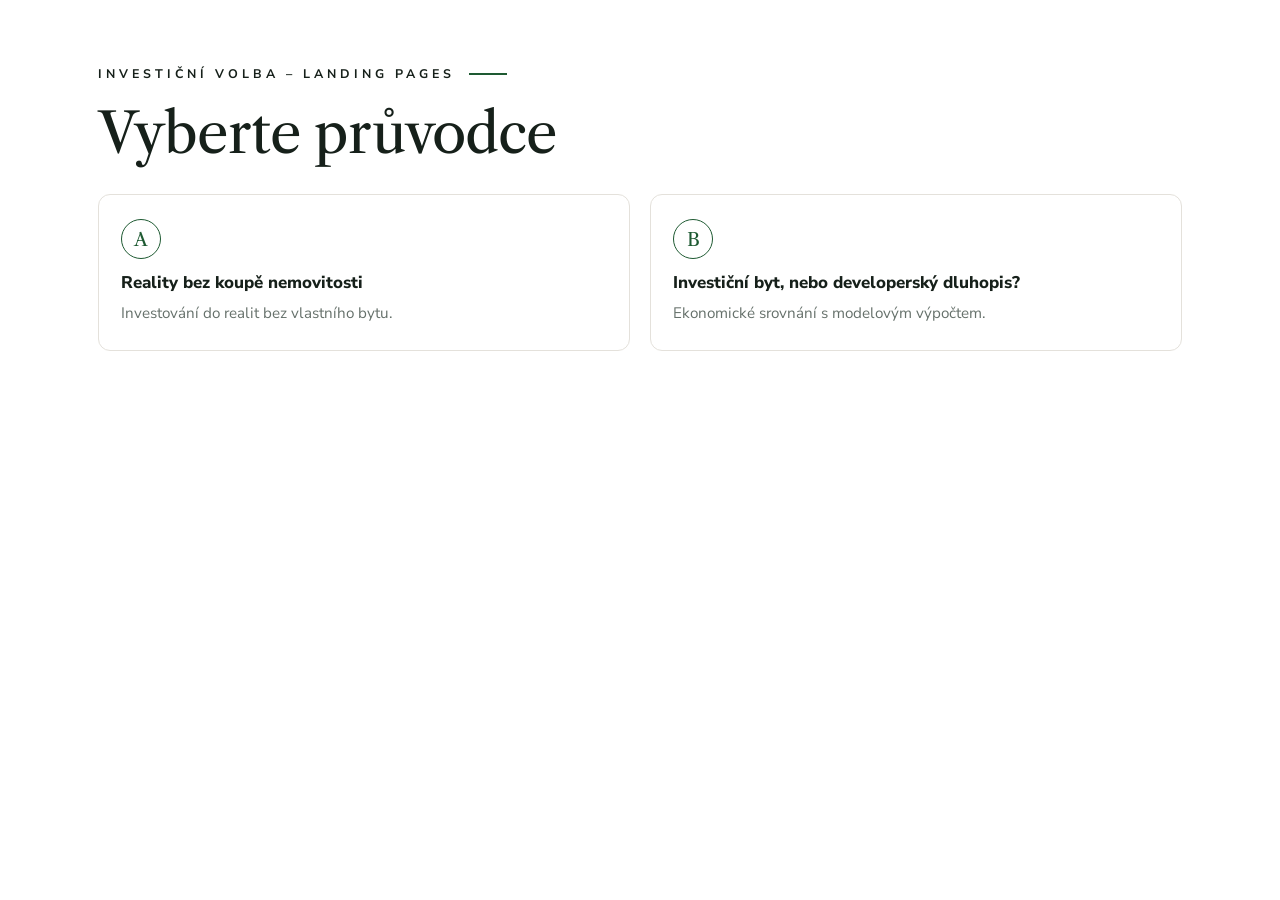
==== index.html @ 805ac39a "Investiční volba: landing page 5A a 5B s PDF za kontakt Co-Authored-By: Claude Opus 5.5 <noreply@ant" ====
<!doctype html>
<html lang="cs">
<head>
  <meta charset="utf-8">
  <meta name="viewport" content="width=device-width, initial-scale=1">
  <meta name="robots" content="noindex">
  <title>Investiční volba</title>
  <link href="https://fonts.googleapis.com/css2?family=Libre+Caslon+Text&family=Nunito+Sans:opsz,wght@6..12,400;6..12,700&display=swap" rel="stylesheet">
  <link rel="stylesheet" href="styles.css">
</head>
<body>
  <main class="section">
    <div class="wrap">
      <p class="eyebrow">Investiční volba – landing pages</p>
      <h1>Vyberte průvodce</h1>
      <div class="cards cards--3" style="grid-template-columns:repeat(auto-fit,minmax(260px,1fr))">
        <a class="card" href="reality-bez-koupe/" style="text-decoration:none"><span class="num">A</span><h3>Reality bez koupě nemovitosti</h3><p>Investování do realit bez vlastního bytu.</p></a>
        <a class="card" href="byt-vs-dluhopis/" style="text-decoration:none"><span class="num">B</span><h3>Investiční byt, nebo developerský dluhopis?</h3><p>Ekonomické srovnání s modelovým výpočtem.</p></a>
      </div>
    </div>
  </main>
</body>
</html>
---- styles.css ----
:root {
  --ink: #16201a;
  --text: #34403a;
  --muted: #66716b;
  --bg: #ffffff;
  --cream: #f7f5f1;
  --card: #f3f0eb;
  --line: #e4e1db;
  --green: #1e5a32;
  --green-dark: #154426;
  --green-soft: #eef4ef;
  --err: #b3261e;
  --serif: "Libre Caslon Text", Georgia, serif;
  --sans: "Nunito Sans", system-ui, -apple-system, sans-serif;
}

* { box-sizing: border-box; }
html { scroll-behavior: smooth; }
body { margin: 0; font-family: var(--sans); color: var(--text); background: var(--bg); line-height: 1.6; font-size: 16.5px; }
h1, h2, h3 { color: var(--ink); line-height: 1.15; margin: 0 0 .5em; }
h1, h2 { font-family: var(--serif); font-weight: 400; letter-spacing: -.015em; }
h1 { font-size: clamp(2.2rem, 4.6vw, 3.5rem); }
h2 { font-size: clamp(1.6rem, 2.8vw, 2.15rem); }
h3 { font-size: 1.06rem; font-weight: 800; }
p { margin: 0 0 1em; }
.wrap { max-width: 1140px; margin: 0 auto; padding: 0 28px; }

.eyebrow {
  display: flex; align-items: center; gap: 14px; margin: 0 0 18px;
  font-size: .78rem; font-weight: 700; letter-spacing: .32em; text-transform: uppercase; color: var(--ink);
}
.eyebrow::after { content: ""; width: 38px; height: 1.5px; background: var(--green); }
.eyebrow--under { flex-direction: column; align-items: flex-start; gap: 16px; }

.icon { width: 20px; height: 20px; flex: none; stroke: currentColor; fill: none; stroke-width: 1.7; stroke-linecap: round; stroke-linejoin: round; }

/* Buttons */
.btn {
  display: inline-flex; align-items: center; justify-content: center; gap: 12px;
  background: var(--green); color: #fff; text-decoration: none; font: inherit; font-weight: 700; font-size: 1.05rem;
  padding: 14px 30px; border: 1.5px solid var(--green); border-radius: 8px; cursor: pointer; transition: background .15s;
}
.btn:hover { background: var(--green-dark); }
.btn--outline { background: transparent; color: var(--green); padding: 9px 18px; font-size: .95rem; }
.btn--outline:hover { background: var(--green); color: #fff; }
.btn--full { width: 100%; }
.btn:disabled { opacity: .7; cursor: default; }

/* Header */
.topbar { position: sticky; top: 0; z-index: 20; background: rgba(255,255,255,.95); backdrop-filter: blur(8px); border-bottom: 1px solid var(--line); }
.topbar .wrap { display: flex; align-items: center; justify-content: space-between; height: 72px; }
.logo { display: flex; align-items: center; gap: 12px; text-decoration: none; color: var(--ink); font-family: var(--serif); font-size: 1.35rem; letter-spacing: .02em; }
.logo__mark { display: flex; align-items: flex-end; gap: 3px; height: 26px; }
.logo__mark i { width: 6px; background: var(--green); border-radius: 1px; }
.logo__mark i:nth-child(1) { height: 45%; background: #3f8a52; }
.logo__mark i:nth-child(2) { height: 70%; }
.logo__mark i:nth-child(3) { height: 100%; }

/* Hero */
.hero { position: relative; overflow: hidden; background: linear-gradient(180deg, #fbfaf8, #f4f2ee); }
.hero__img {
  position: absolute; top: 0; right: 0; bottom: 0; width: 56%; background: right center / cover no-repeat;
  -webkit-mask-image: linear-gradient(to right, transparent 0%, #000 42%);
          mask-image: linear-gradient(to right, transparent 0%, #000 42%);
}
.hero .wrap { position: relative; z-index: 1; padding-top: 64px; padding-bottom: 64px; }
.hero__text { max-width: 560px; }
.hero .sub { font-size: 1.2rem; color: var(--ink); margin-bottom: .9em; }
.hero p { color: var(--text); }
.hero .btn { margin-top: 10px; }

/* Feature strip */
.strip { border-bottom: 1px solid var(--line); }
.strip .wrap { display: grid; grid-template-columns: repeat(4, 1fr); padding-top: 26px; padding-bottom: 26px; }
.strip__item { display: flex; align-items: center; gap: 16px; padding: 4px 22px; border-left: 1px solid var(--line); }
.strip__item:first-child { border-left: 0; padding-left: 0; }
.strip__item .icon { width: 34px; height: 34px; color: var(--green); stroke-width: 1.4; }
.strip__item strong { display: block; color: var(--ink); font-weight: 800; font-size: .97rem; line-height: 1.3; }
.strip__item span { font-size: .9rem; color: var(--muted); line-height: 1.3; }

/* Content sections */
.section { padding: 64px 0; }
.section--cream { background: var(--cream); }
.section .lead-text { max-width: 860px; font-size: 1.05rem; }

.cards { display: grid; gap: 20px; margin-top: 28px; }
.cards--3 { grid-template-columns: repeat(3, 1fr); }
.cards--4 { grid-template-columns: repeat(4, 1fr); }
.card { background: #fff; border: 1px solid var(--line); border-radius: 12px; padding: 24px 22px; }
.section--cream .card { border-color: transparent; box-shadow: 0 6px 20px rgba(30,40,30,.05); }
.num {
  display: grid; place-items: center; width: 40px; height: 40px; margin-bottom: 14px; border-radius: 50%;
  border: 1.5px solid var(--green); color: var(--green); font-family: var(--serif); font-size: 1.15rem;
}
.card p { font-size: .95rem; color: var(--muted); margin: 0; }

.cols { display: grid; grid-template-columns: 1fr 1fr; gap: 56px; align-items: start; }

/* Example table (5B) */
.table-card { background: var(--card); border-radius: 14px; padding: 8px 24px; }
.table { width: 100%; border-collapse: collapse; font-size: .98rem; }
.table th, .table td { padding: 11px 0; border-bottom: 1px solid #ddd8d0; text-align: left; }
.table th { font-weight: 600; color: var(--text); }
.table td { text-align: right; font-weight: 800; color: var(--ink); white-space: nowrap; }
.table tr:last-child th, .table tr:last-child td { border-bottom: 0; }

.result {
  display: grid; grid-template-columns: auto 1fr; gap: 28px; align-items: center; margin-top: 36px;
  background: var(--green-soft); border-left: 3px solid var(--green); border-radius: 0 12px 12px 0; padding: 22px 28px;
}
.result__label { font-size: .78rem; font-weight: 700; letter-spacing: .22em; text-transform: uppercase; color: var(--green); display: block; }
.result__value { font-family: var(--serif); font-size: 2rem; color: var(--green-dark); white-space: nowrap; }
.result p { margin: 0; font-size: .96rem; }
.note { font-style: italic; font-size: .86rem; color: var(--muted); margin: 12px 0 0; }

/* Guide + form */
.guide { background: linear-gradient(180deg, #faf9f6, #f4f2ee); padding: 72px 0; }
.guide .wrap { display: grid; grid-template-columns: 290px 1fr 420px; gap: 44px; align-items: center; }
.book { perspective: 1400px; }
.book__cover {
  position: relative; aspect-ratio: 3 / 4.1; border-radius: 4px 12px 12px 4px; overflow: hidden;
  background: #f6f4ef; transform: rotateY(14deg) rotateZ(-3deg);
  box-shadow: inset 8px 0 0 rgba(0,0,0,.06), 22px 26px 44px rgba(30,40,30,.22), 2px 2px 0 #e7e3dc;
  display: flex; flex-direction: column; padding: 22px 22px 0;
}
.book__brand { display: flex; align-items: center; gap: 8px; font-family: var(--serif); font-size: .72rem; line-height: 1.1; color: var(--ink); text-transform: uppercase; }
.book__brand .logo__mark { height: 18px; }
.book__brand .logo__mark i { width: 4px; }
.book__title { font-family: var(--serif); font-size: 1.45rem; line-height: 1.15; color: var(--ink); margin: 26px 0 0; }
.book__img { margin: auto -22px 0; height: 52%; background: 80% center / cover no-repeat; }

.checks { list-style: none; padding: 0; margin: 22px 0 0; }
.checks li { position: relative; padding-left: 32px; margin-bottom: 12px; color: var(--ink); font-weight: 600; }
.checks li::before { content: ""; position: absolute; left: 2px; top: .3em; width: 14px; height: 8px; border-left: 2px solid var(--green); border-bottom: 2px solid var(--green); transform: rotate(-45deg); }

.form-card { background: var(--card); border-radius: 16px; padding: 30px 32px 26px; }
.form-card h2 { margin-bottom: .35em; }
.form-card > p { font-size: .95rem; color: var(--muted); }
.field { position: relative; margin-bottom: 12px; }
.field .icon { position: absolute; left: 16px; top: 15px; color: #555f59; width: 19px; height: 19px; }
.field input, .field select {
  width: 100%; font: inherit; font-size: .96rem; color: var(--ink); background: #fff;
  border: 1px solid #d6d1c9; border-radius: 8px; padding: 13px 14px 13px 48px; min-height: 50px;
}
.field select { appearance: none; -webkit-appearance: none; padding-right: 40px; color: var(--ink);
  background: #fff url("data:image/svg+xml,%3Csvg xmlns='http://www.w3.org/2000/svg' viewBox='0 0 12 8'%3E%3Cpath d='M1 1.5l5 5 5-5' fill='none' stroke='%23444' stroke-width='1.6'/%3E%3C/svg%3E") right 16px center / 11px no-repeat; }
.field select:invalid { color: #7a837e; }
.field input::placeholder { color: #7a837e; }
.field input:focus, .field select:focus { outline: 3px solid rgba(30,90,50,.15); border-color: var(--green); }
.field.invalid input { border-color: var(--err); }
.err { display: none; color: var(--err); font-size: .8rem; margin: 4px 0 0 4px; }
.field.invalid .err { display: block; }
.form-card .btn { margin-top: 6px; }
.secure { display: flex; gap: 8px; align-items: flex-start; font-size: .78rem; color: var(--muted); margin: 14px 0 0; }
.secure .icon { width: 14px; height: 14px; margin-top: 2px; }
.thanks { text-align: center; padding: 10px 0; }
.thanks h2 { color: var(--green-dark); }

.footer { border-top: 1px solid var(--line); padding: 26px 0 34px; font-size: .84rem; color: var(--muted); }
.footer .wrap { display: flex; justify-content: space-between; gap: 20px; flex-wrap: wrap; }
.footer p { margin: 0; max-width: 760px; }

/* Responsive */
@media (max-width: 1040px) {
  .guide .wrap { grid-template-columns: 220px 1fr; }
  .form-card { grid-column: 1 / -1; }
}
@media (max-width: 860px) {
  .wrap { padding: 0 20px; }
  .hero { display: flex; flex-direction: column-reverse; }
  .hero__img { position: relative; width: 100%; height: 240px; -webkit-mask-image: linear-gradient(to bottom, transparent, #000 35%); mask-image: linear-gradient(to bottom, transparent, #000 35%); }
  .hero .wrap { padding-top: 36px; padding-bottom: 8px; }
  .strip .wrap { grid-template-columns: 1fr 1fr; gap: 18px 0; }
  .strip__item:nth-child(3) { border-left: 0; padding-left: 0; }
  .cards--3, .cards--4 { grid-template-columns: 1fr 1fr; }
  .cols { grid-template-columns: 1fr; gap: 32px; }
  .section, .guide { padding: 48px 0; }
}
@media (max-width: 600px) {
  .topbar .btn--outline { display: none; }
  .strip .wrap { grid-template-columns: 1fr; }
  .strip__item { border-left: 0; padding-left: 0; }
  .cards--3, .cards--4 { grid-template-columns: 1fr; }
  .guide .wrap { grid-template-columns: 1fr; }
  .book { max-width: 200px; margin: 0 auto; }
  .result { grid-template-columns: 1fr; gap: 10px; }
  .form-card { padding: 24px 18px; }
  .btn { width: 100%; }
}
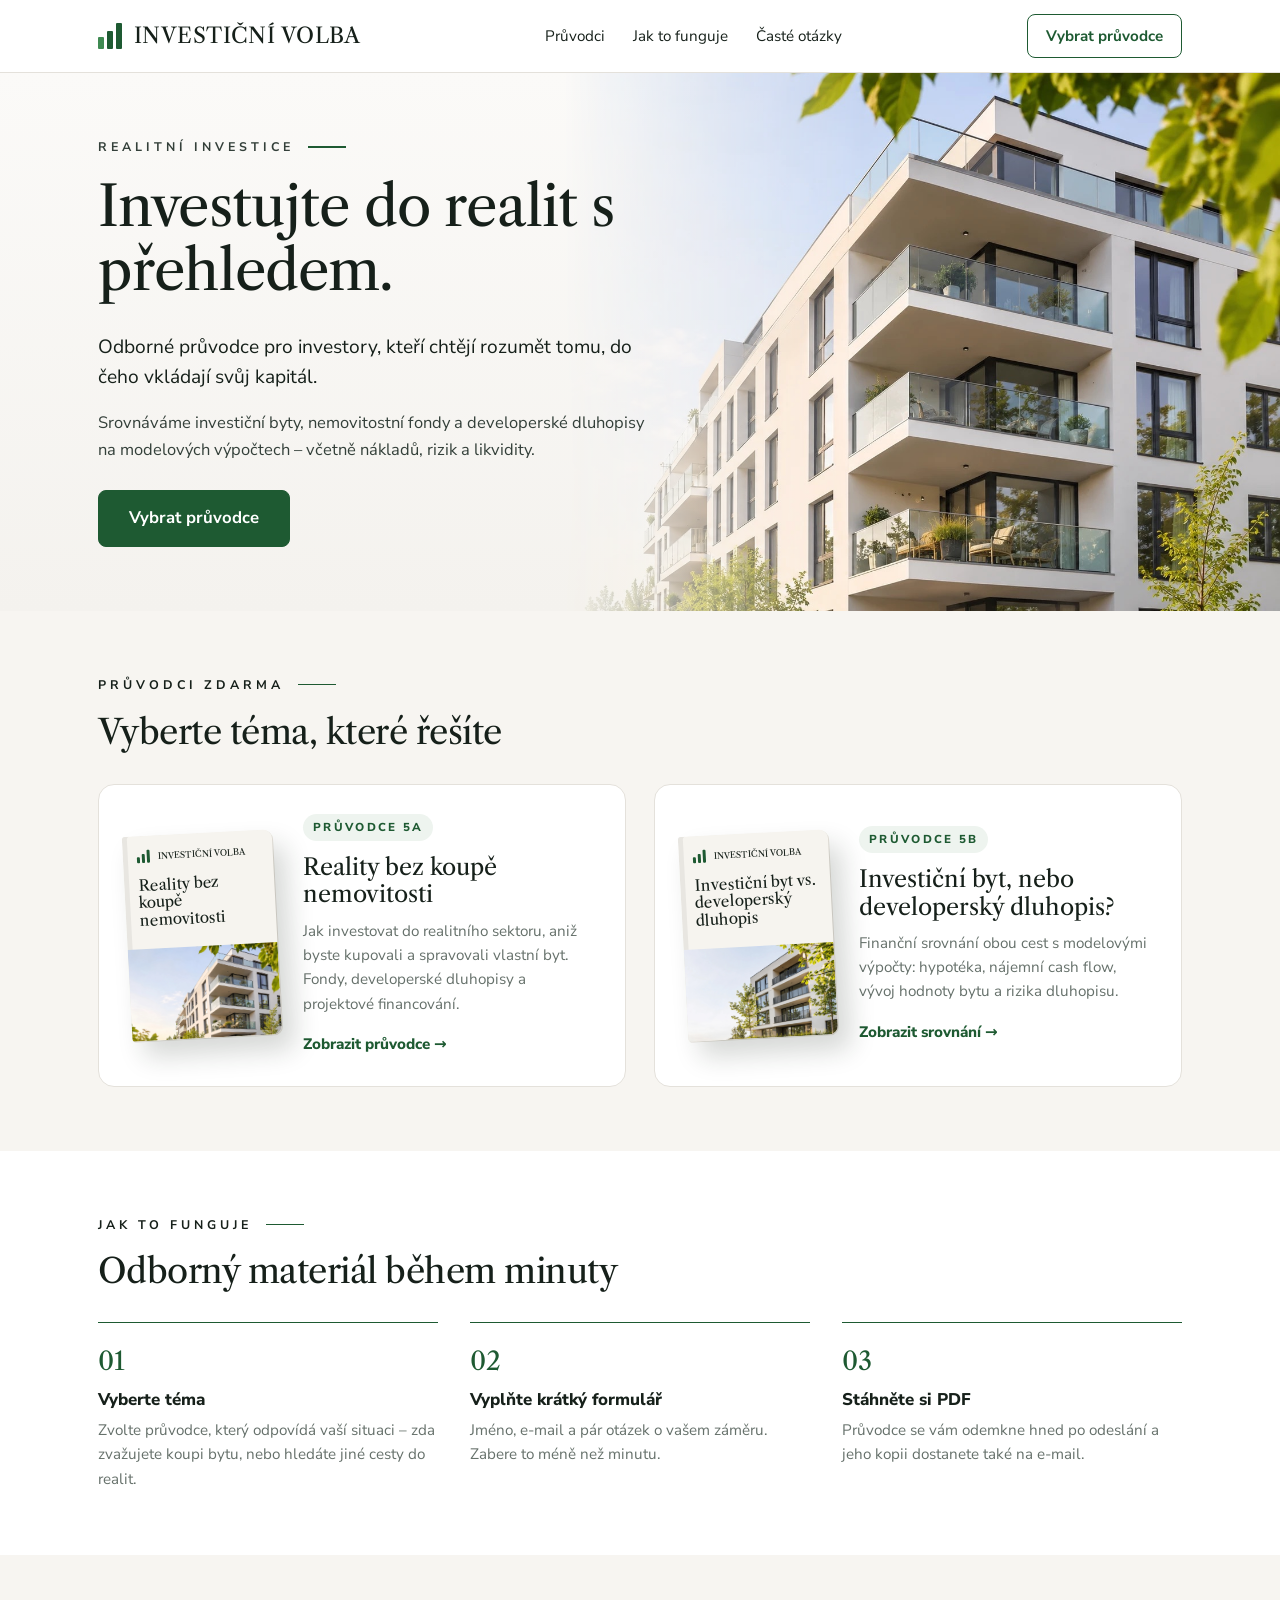
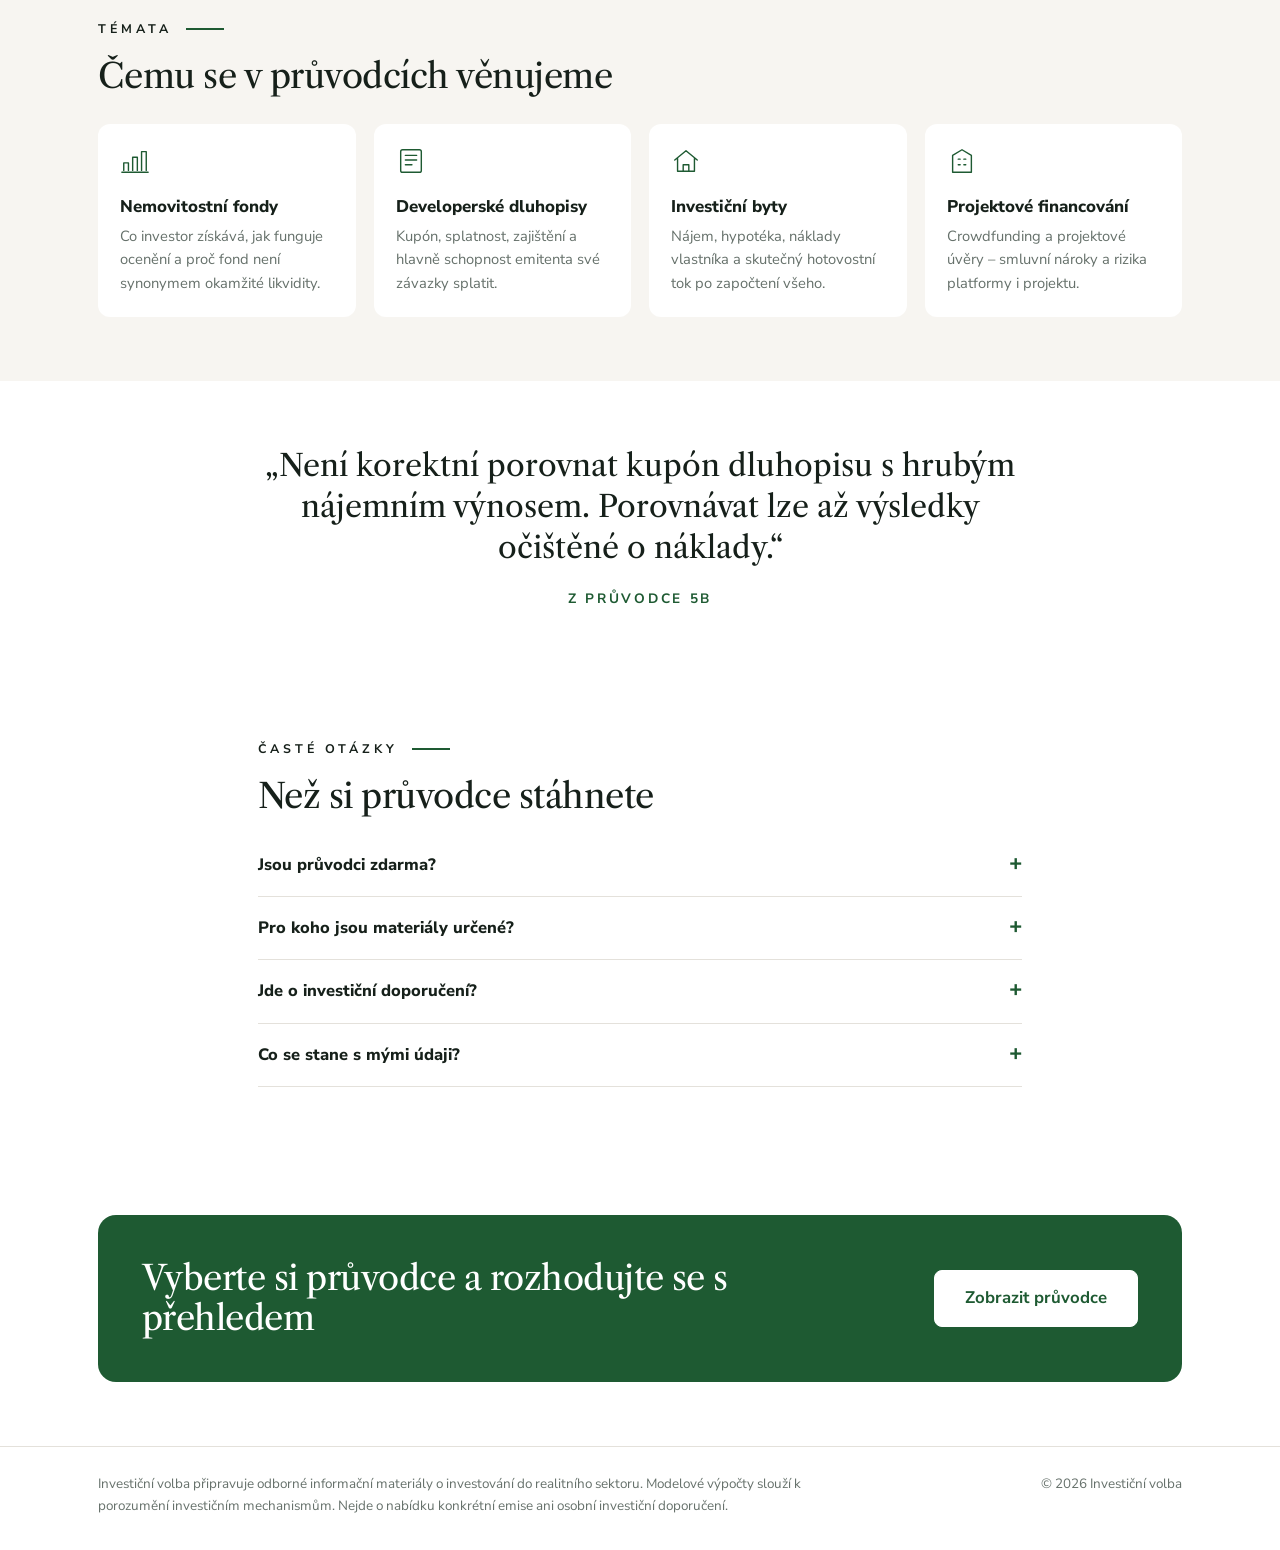
==== commit c3730461: "Úvodní stránka: plnohodnotný web kolem obou průvodců (návrh A) Co-Authored-By: Claude Opus 5.5 <nore" ====
--- a/index.html
+++ b/index.html
@@ -1,23 +1,89 @@
 <!doctype html>
 <html lang="cs">
 <head>
-  <meta charset="utf-8">
-  <meta name="viewport" content="width=device-width, initial-scale=1">
-  <meta name="robots" content="noindex">
-  <title>Investiční volba</title>
-  <link href="https://fonts.googleapis.com/css2?family=Libre+Caslon+Text&family=Nunito+Sans:opsz,wght@6..12,400;6..12,700&display=swap" rel="stylesheet">
-  <link rel="stylesheet" href="styles.css">
+<meta charset="utf-8">
+<meta name="viewport" content="width=device-width, initial-scale=1">
+<title>Investiční volba – průvodci investováním do realit</title>
+<meta name="description" content="Odborné průvodce pro investory do realit zdarma: reality bez koupě nemovitosti a srovnání investičního bytu s developerským dluhopisem.">
+<link href="https://fonts.googleapis.com/css2?family=Libre+Caslon+Text:wght@400;700&family=Nunito+Sans:opsz,wght@6..12,400;6..12,600;6..12,700;6..12,800&display=swap" rel="stylesheet">
+<link rel="stylesheet" href="styles.css">
+<link rel="stylesheet" href="uvod.css?v=1">
+<script src="crm.js?v=1" defer></script>
 </head>
 <body>
-  <main class="section">
-    <div class="wrap">
-      <p class="eyebrow">Investiční volba – landing pages</p>
-      <h1>Vyberte průvodce</h1>
-      <div class="cards cards--3" style="grid-template-columns:repeat(auto-fit,minmax(260px,1fr))">
-        <a class="card" href="reality-bez-koupe/" style="text-decoration:none"><span class="num">A</span><h3>Reality bez koupě nemovitosti</h3><p>Investování do realit bez vlastního bytu.</p></a>
-        <a class="card" href="byt-vs-dluhopis/" style="text-decoration:none"><span class="num">B</span><h3>Investiční byt, nebo developerský dluhopis?</h3><p>Ekonomické srovnání s modelovým výpočtem.</p></a>
-      </div>
-    </div>
-  </main>
+<header class="topbar">
+  <div class="wrap">
+    <a href="#" class="logo"><span class="logo__mark"><i></i><i></i><i></i></span>INVESTIČNÍ VOLBA</a>
+    <nav class="nav"><a href="#pruvodci">Průvodci</a><a href="#jak">Jak to funguje</a><a href="#otazky">Časté otázky</a></nav>
+    <a href="#pruvodci" class="btn btn--outline">Vybrat průvodce</a>
+  </div>
+</header>
+<main>
+<section class="hero">
+  <div class="hero__img" style="background-image:url(assets/hero-5a.jpg)" role="img" aria-label="Moderní bytový dům"></div>
+  <div class="wrap"><div class="hero__text">
+    <p class="eyebrow">Realitní investice</p>
+    <h1>Investujte do realit s přehledem.</h1>
+    <p class="sub">Odborné průvodce pro investory, kteří chtějí rozumět tomu, do čeho vkládají svůj kapitál.</p>
+    <p class="hide-mobile">Srovnáváme investiční byty, nemovitostní fondy a developerské dluhopisy na modelových výpočtech – včetně nákladů, rizik a likvidity.</p>
+    <a href="#pruvodci" class="btn">Vybrat průvodce</a>
+  </div></div>
+</section>
+<section class="section section--cream" id="pruvodci"><div class="wrap">
+  <p class="eyebrow">Průvodci zdarma</p>
+  <h2>Vyberte téma, které řešíte</h2>
+  <div class="guides">
+  <a class="guide-card" href="reality-bez-koupe/">
+    <span class="mini-book"><span class="book__brand" style="font-size:.55rem"><span class="logo__mark"><i></i><i></i><i></i></span>Investiční volba</span><b>Reality bez koupě nemovitosti</b><i style="background-image:url(assets/hero-5a.jpg)"></i></span>
+    <div><span class="tag">Průvodce 5A</span><h3>Reality bez koupě nemovitosti</h3><p>Jak investovat do realitního sektoru, aniž byste kupovali a spravovali vlastní byt. Fondy, developerské dluhopisy a projektové financování.</p><span class="more">Zobrazit průvodce →</span></div>
+  </a>
+  <a class="guide-card" href="byt-vs-dluhopis/">
+    <span class="mini-book"><span class="book__brand" style="font-size:.55rem"><span class="logo__mark"><i></i><i></i><i></i></span>Investiční volba</span><b>Investiční byt vs. developerský dluhopis</b><i style="background-image:url(assets/hero-5b.jpg)"></i></span>
+    <div><span class="tag">Průvodce 5B</span><h3>Investiční byt, nebo developerský dluhopis?</h3><p>Finanční srovnání obou cest s modelovými výpočty: hypotéka, nájemní cash flow, vývoj hodnoty bytu a rizika dluhopisu.</p><span class="more">Zobrazit srovnání →</span></div>
+  </a>
+</div>
+</div></section>
+<section class="section" id="jak"><div class="wrap">
+  <p class="eyebrow">Jak to funguje</p>
+  <h2>Odborný materiál během minuty</h2>
+  <div class="steps">
+    <div class="step"><h3>Vyberte téma</h3><p>Zvolte průvodce, který odpovídá vaší situaci – zda zvažujete koupi bytu, nebo hledáte jiné cesty do realit.</p></div>
+    <div class="step"><h3>Vyplňte krátký formulář</h3><p>Jméno, e-mail a pár otázek o vašem záměru. Zabere to méně než minutu.</p></div>
+    <div class="step"><h3>Stáhněte si PDF</h3><p>Průvodce se vám odemkne hned po odeslání a jeho kopii dostanete také na e-mail.</p></div>
+  </div>
+</div></section>
+<section class="section section--cream"><div class="wrap">
+  <p class="eyebrow">Témata</p>
+  <h2>Čemu se v průvodcích věnujeme</h2>
+  <div class="topics">
+    <div class="topic"><svg class="icon" viewBox="0 0 32 32"><path d="M4 26V18h5v8M13.5 26V12h5v14M23 26V6h5v20M2 28h28"/></svg><h3>Nemovitostní fondy</h3><p>Co investor získává, jak funguje ocenění a proč fond není synonymem okamžité likvidity.</p></div>
+    <div class="topic"><svg class="icon" viewBox="0 0 32 32"><rect x="5" y="4" width="22" height="24" rx="2"/><path d="M10 10h12M10 15h12M10 20h7"/></svg><h3>Developerské dluhopisy</h3><p>Kupón, splatnost, zajištění a hlavně schopnost emitenta své závazky splatit.</p></div>
+    <div class="topic"><svg class="icon" viewBox="0 0 32 32"><path d="M4 15L16 5l12 10M7 13v14h18V13M13 27v-7h6v7"/></svg><h3>Investiční byty</h3><p>Nájem, hypotéka, náklady vlastníka a skutečný hotovostní tok po započtení všeho.</p></div>
+    <div class="topic"><svg class="icon" viewBox="0 0 32 32"><path d="M6 28V10l10-6 10 6v18M6 28h20M12 14h2M18 14h2M12 20h2M18 20h2"/></svg><h3>Projektové financování</h3><p>Crowdfunding a projektové úvěry – smluvní nároky a rizika platformy i projektu.</p></div>
+  </div>
+</div></section>
+<section class="section"><div class="wrap quote">
+  <blockquote>„Není korektní porovnat kupón dluhopisu s hrubým nájemním výnosem. Porovnávat lze až výsledky očištěné o náklady.“</blockquote>
+  <cite>Z průvodce 5B</cite>
+</div></section>
+<section class="section" id="otazky"><div class="wrap faq">
+  <p class="eyebrow">Časté otázky</p>
+  <h2>Než si průvodce stáhnete</h2>
+  <details><summary>Jsou průvodci zdarma?</summary><p>Ano. Za průvodce neplatíte, stačí vyplnit krátký kontaktní formulář.</p></details>
+  <details><summary>Pro koho jsou materiály určené?</summary><p>Pro lidi, kteří mají připravený kapitál a zvažují jeho využití v realitním sektoru – ať už koupí bytu, nebo jinou formou.</p></details>
+  <details><summary>Jde o investiční doporučení?</summary><p>Ne. Jde o odborné informační materiály. Modelové výpočty vysvětlují investiční mechanismy, nejsou nabídkou konkrétní emise ani osobním doporučením.</p></details>
+  <details><summary>Co se stane s mými údaji?</summary><p>Použijeme je k zaslání materiálu a případnému nezávaznému kontaktu. Nebudeme vás zbytečně obtěžovat.</p></details>
+</div></section>
+<section class="section"><div class="wrap"><div class="cta-band">
+  <h2>Vyberte si průvodce a rozhodujte se s přehledem</h2>
+  <a href="#pruvodci" class="btn">Zobrazit průvodce</a>
+</div></div></section>
+</main>
+<footer class="footer">
+  <div class="wrap">
+    <p>Investiční volba připravuje odborné informační materiály o investování do realitního sektoru. Modelové výpočty slouží k porozumění investičním mechanismům. Nejde o nabídku konkrétní emise ani osobní investiční doporučení.</p>
+    <p>© 2026 Investiční volba</p>
+  </div>
+</footer>
 </body>
 </html>
--- a/styles.css
+++ b/styles.css
@@ -187,3 +187,8 @@
   .form-card { padding: 24px 18px; }
   .btn { width: 100%; }
 }
+
+/* Mobil: méně textu, kratší rolování */
+@media (max-width: 600px) {
+  .hide-mobile { display: none !important; }
+}
--- a/uvod.css
+++ b/uvod.css
@@ -0,0 +1,60 @@
+/* Společné prvky návrhů úvodní stránky (doplňuje ../styles.css) */
+.nav { display: flex; gap: 28px; font-size: .95rem; }
+.nav a { color: var(--ink); text-decoration: none; }
+.nav a:hover { color: var(--green); }
+@media (max-width: 860px) { .nav { display: none; } }
+
+.guides { display: grid; grid-template-columns: 1fr 1fr; gap: 28px; margin-top: 32px; }
+.guide-card {
+  display: grid; grid-template-columns: 150px 1fr; gap: 26px; align-items: center;
+  background: #fff; border: 1px solid var(--line); border-radius: 16px; padding: 28px;
+  text-decoration: none; color: var(--text); transition: transform .2s, box-shadow .2s;
+}
+.guide-card:hover { transform: translateY(-3px); box-shadow: 0 18px 40px rgba(30,40,30,.10); }
+.guide-card h3 { font-family: var(--serif); font-weight: 400; font-size: 1.45rem; line-height: 1.2; margin-bottom: .45em; }
+.guide-card p { font-size: .95rem; color: var(--muted); margin-bottom: 1em; }
+.guide-card .more { color: var(--green); font-weight: 800; font-size: .95rem; }
+.tag { display: inline-block; font-size: .72rem; font-weight: 800; letter-spacing: .2em; text-transform: uppercase; color: var(--green); background: var(--green-soft); border-radius: 99px; padding: 4px 10px; margin-bottom: 12px; }
+
+.mini-book { aspect-ratio: 3/4.1; border-radius: 3px 9px 9px 3px; background: #f6f4ef; overflow: hidden; display: flex; flex-direction: column; padding: 14px 14px 0;
+  box-shadow: inset 5px 0 0 rgba(0,0,0,.06), 12px 16px 26px rgba(30,40,30,.18), 1px 1px 0 #e7e3dc; transform: rotate(-3deg); }
+.mini-book b { font-family: var(--serif); font-weight: 400; font-size: .95rem; line-height: 1.15; color: var(--ink); margin-top: 14px; }
+.mini-book i { margin: auto -14px 0; height: 48%; background: 80% center / cover no-repeat; }
+.mini-book .logo__mark { height: 13px; gap: 2px; } .mini-book .logo__mark i { width: 3px; margin: 0; background: var(--green); }
+
+.steps { display: grid; grid-template-columns: repeat(3, 1fr); gap: 32px; margin-top: 30px; counter-reset: s; }
+.step { border-top: 1.5px solid var(--green); padding-top: 18px; }
+.step::before { counter-increment: s; content: "0" counter(s); font-family: var(--serif); color: var(--green); font-size: 1.6rem; display: block; margin-bottom: 8px; }
+.step p { color: var(--muted); font-size: .95rem; margin: 0; }
+
+.topics { display: grid; grid-template-columns: repeat(4, 1fr); gap: 18px; margin-top: 28px; }
+.topic { background: #fff; border-radius: 12px; padding: 22px; }
+.topic .icon { width: 30px; height: 30px; color: var(--green); stroke-width: 1.5; margin-bottom: 12px; }
+.topic p { font-size: .92rem; color: var(--muted); margin: 0; }
+
+.quote { max-width: 820px; margin: 0 auto; text-align: center; }
+.quote blockquote { font-family: var(--serif); font-size: clamp(1.35rem, 2.6vw, 1.9rem); line-height: 1.35; color: var(--ink); margin: 0 0 16px; }
+.quote cite { font-style: normal; font-size: .85rem; letter-spacing: .2em; text-transform: uppercase; color: var(--green); font-weight: 700; }
+
+.faq { max-width: 820px; }
+.faq details { border-bottom: 1px solid var(--line); padding: 18px 0; }
+.faq summary { cursor: pointer; font-weight: 800; color: var(--ink); list-style: none; display: flex; justify-content: space-between; gap: 20px; }
+.faq summary::after { content: "+"; color: var(--green); font-size: 1.4rem; line-height: 1; }
+.faq details[open] summary::after { content: "–"; }
+.faq details p { margin: 10px 0 0; color: var(--muted); }
+
+.cta-band { background: var(--green); color: #fff; border-radius: 18px; padding: 44px; display: flex; align-items: center; justify-content: space-between; gap: 30px; }
+.cta-band h2 { color: #fff; margin: 0; }
+.cta-band .btn { background: #fff; color: var(--green); border-color: #fff; flex: none; }
+
+@media (max-width: 860px) {
+  .guides { grid-template-columns: 1fr; }
+  .steps { grid-template-columns: 1fr; gap: 22px; }
+  .topics { grid-template-columns: 1fr 1fr; }
+  .cta-band { flex-direction: column; align-items: flex-start; padding: 30px 24px; }
+}
+@media (max-width: 560px) {
+  .guide-card { grid-template-columns: 90px 1fr; gap: 18px; padding: 20px; }
+  .guide-card h3 { font-size: 1.15rem; }
+  .topics { grid-template-columns: 1fr; }
+}
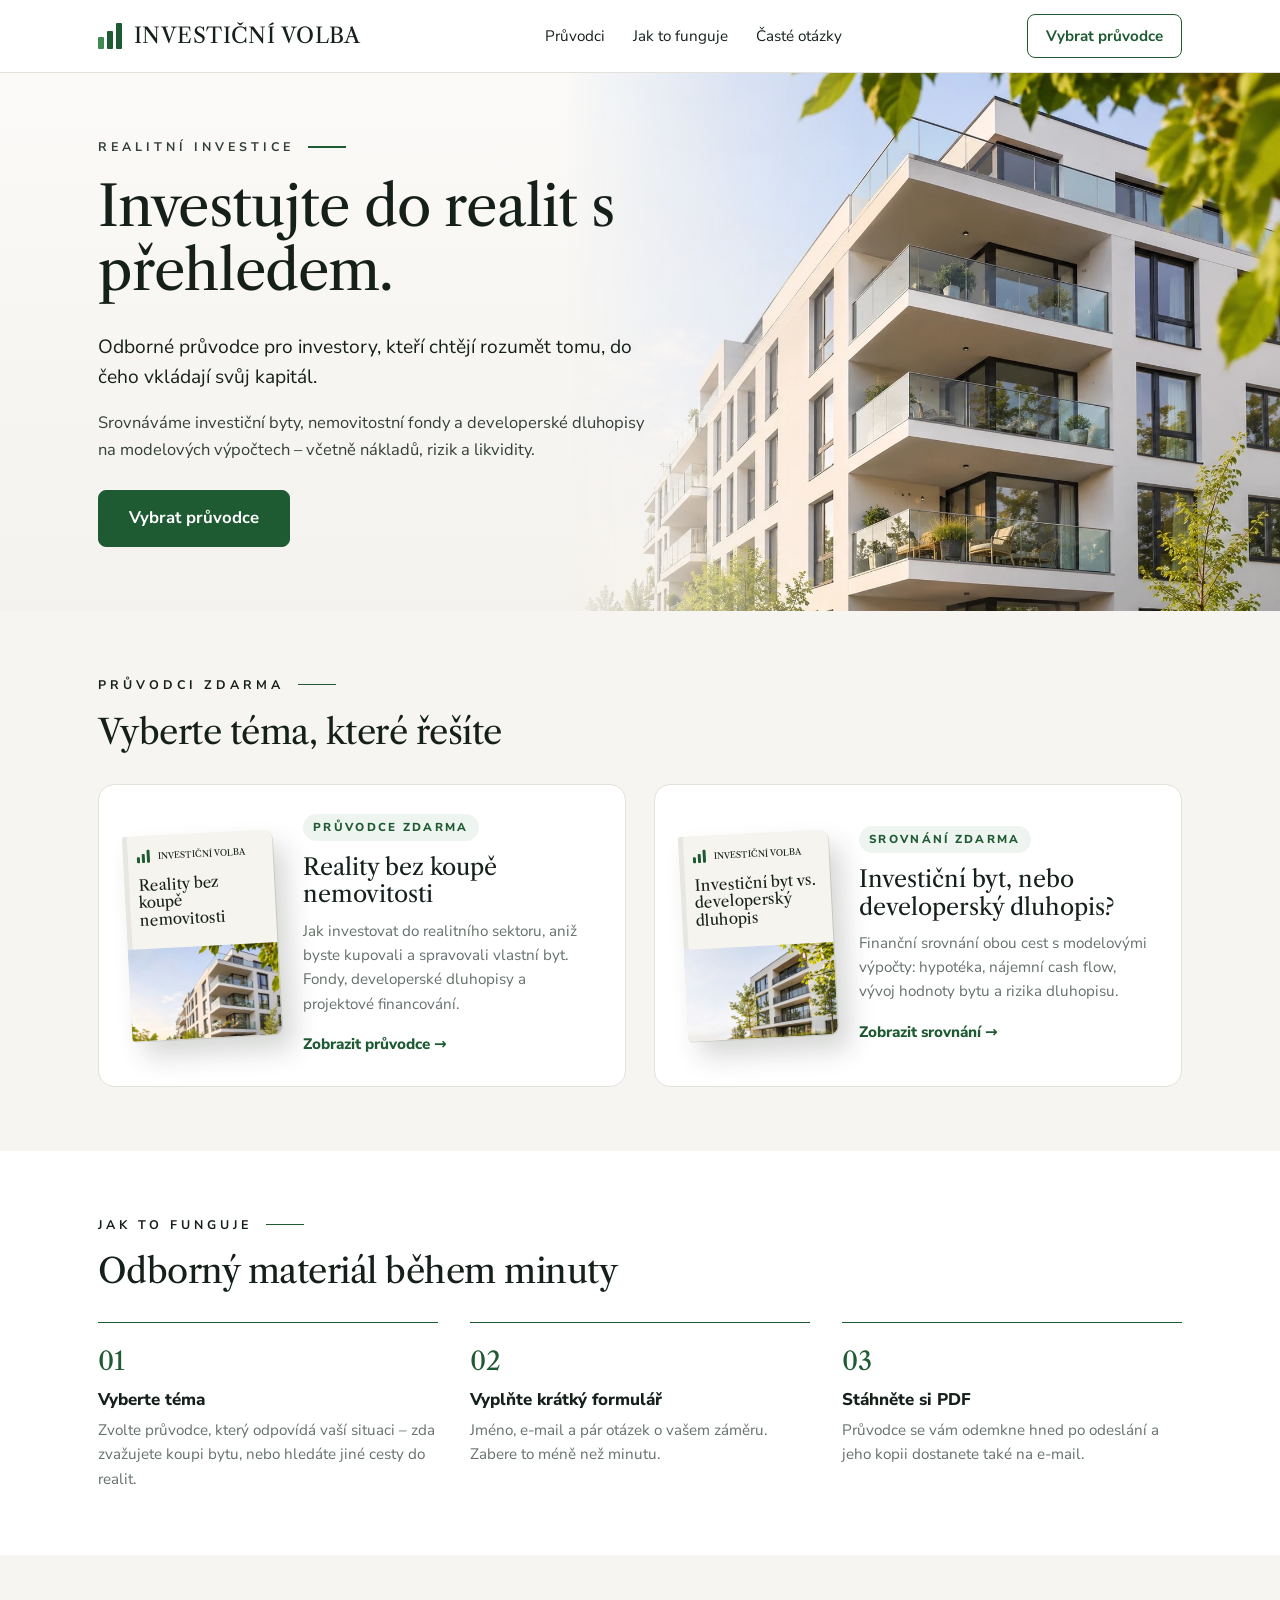
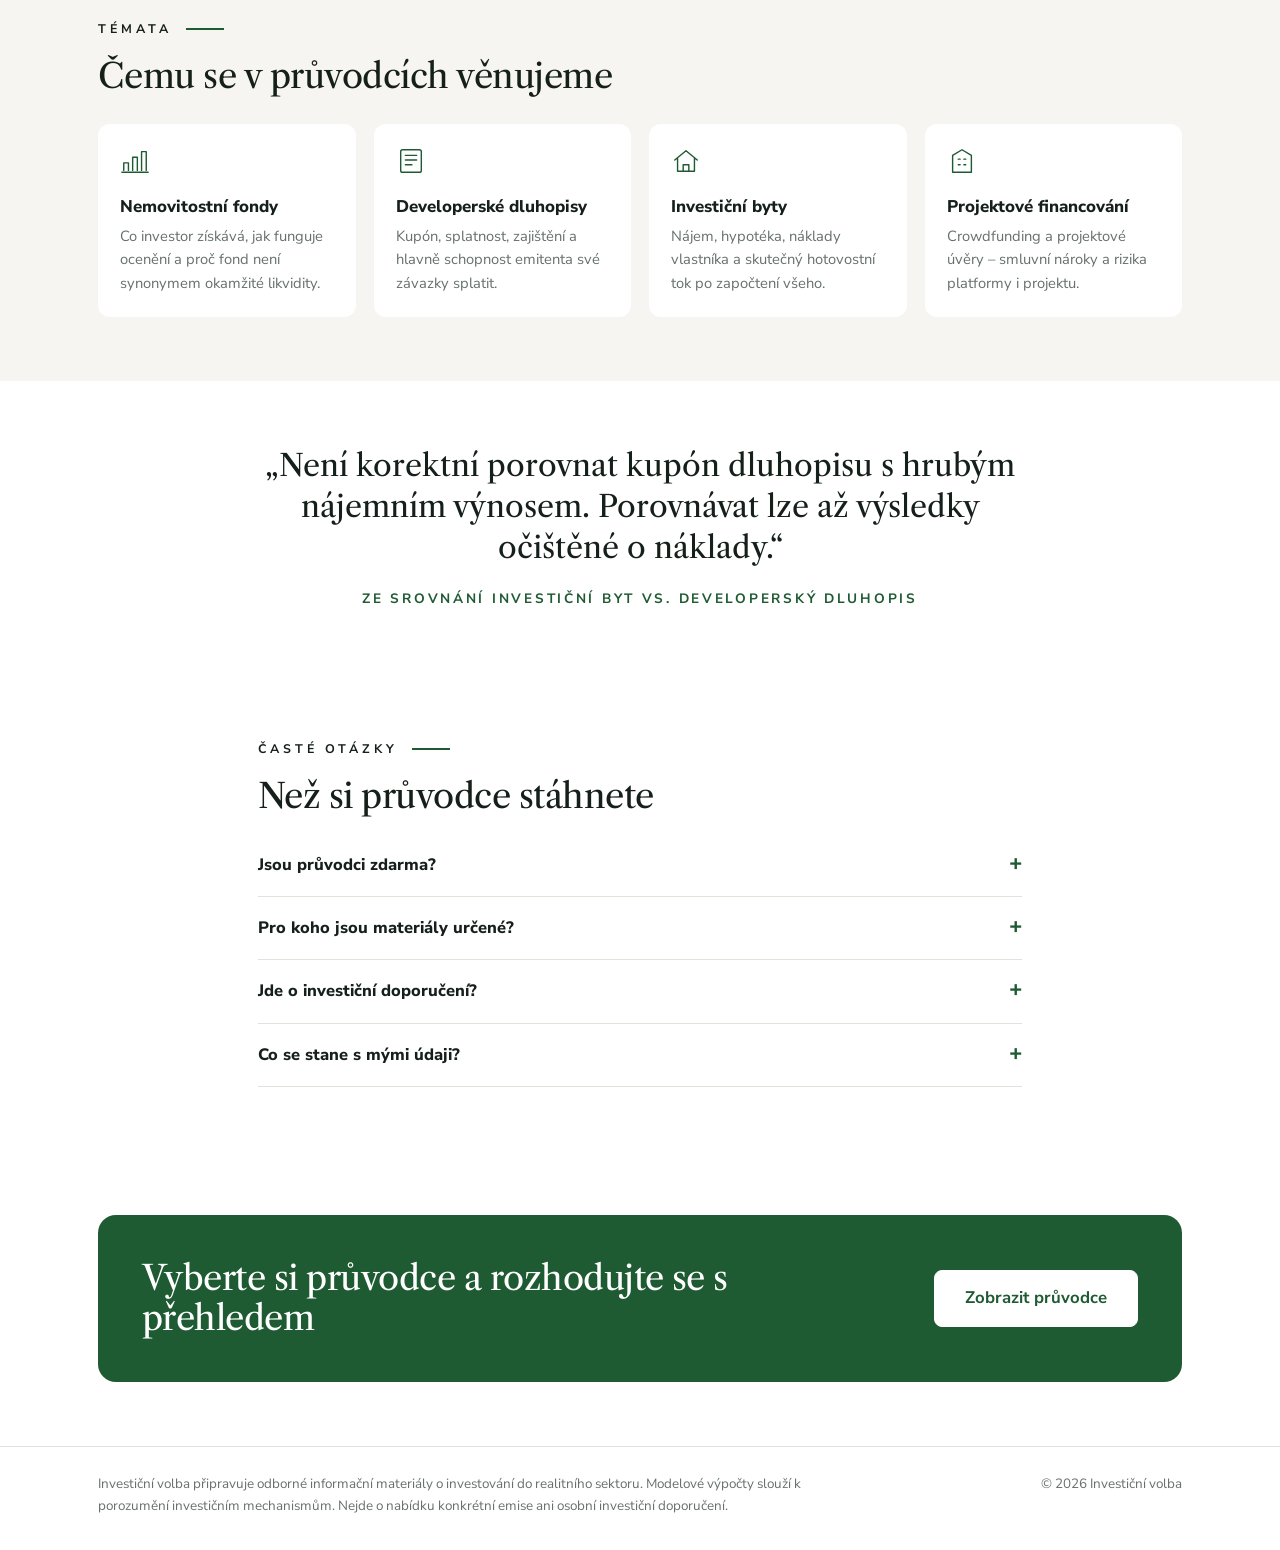
==== commit 7ac98dbd: "Úvodní stránka: místo interních čísel 5A/5B srozumitelné štítky Co-Authored-By: Claude Opus 5.5 <nor" ====
--- a/index.html
+++ b/index.html
@@ -35,11 +35,11 @@
   <div class="guides">
   <a class="guide-card" href="reality-bez-koupe/">
     <span class="mini-book"><span class="book__brand" style="font-size:.55rem"><span class="logo__mark"><i></i><i></i><i></i></span>Investiční volba</span><b>Reality bez koupě nemovitosti</b><i style="background-image:url(assets/hero-5a.jpg)"></i></span>
-    <div><span class="tag">Průvodce 5A</span><h3>Reality bez koupě nemovitosti</h3><p>Jak investovat do realitního sektoru, aniž byste kupovali a spravovali vlastní byt. Fondy, developerské dluhopisy a projektové financování.</p><span class="more">Zobrazit průvodce →</span></div>
+    <div><span class="tag">Průvodce zdarma</span><h3>Reality bez koupě nemovitosti</h3><p>Jak investovat do realitního sektoru, aniž byste kupovali a spravovali vlastní byt. Fondy, developerské dluhopisy a projektové financování.</p><span class="more">Zobrazit průvodce →</span></div>
   </a>
   <a class="guide-card" href="byt-vs-dluhopis/">
     <span class="mini-book"><span class="book__brand" style="font-size:.55rem"><span class="logo__mark"><i></i><i></i><i></i></span>Investiční volba</span><b>Investiční byt vs. developerský dluhopis</b><i style="background-image:url(assets/hero-5b.jpg)"></i></span>
-    <div><span class="tag">Průvodce 5B</span><h3>Investiční byt, nebo developerský dluhopis?</h3><p>Finanční srovnání obou cest s modelovými výpočty: hypotéka, nájemní cash flow, vývoj hodnoty bytu a rizika dluhopisu.</p><span class="more">Zobrazit srovnání →</span></div>
+    <div><span class="tag">Srovnání zdarma</span><h3>Investiční byt, nebo developerský dluhopis?</h3><p>Finanční srovnání obou cest s modelovými výpočty: hypotéka, nájemní cash flow, vývoj hodnoty bytu a rizika dluhopisu.</p><span class="more">Zobrazit srovnání →</span></div>
   </a>
 </div>
 </div></section>
@@ -64,7 +64,7 @@
 </div></section>
 <section class="section"><div class="wrap quote">
   <blockquote>„Není korektní porovnat kupón dluhopisu s hrubým nájemním výnosem. Porovnávat lze až výsledky očištěné o náklady.“</blockquote>
-  <cite>Z průvodce 5B</cite>
+  <cite>Ze srovnání Investiční byt vs. developerský dluhopis</cite>
 </div></section>
 <section class="section" id="otazky"><div class="wrap faq">
   <p class="eyebrow">Časté otázky</p>
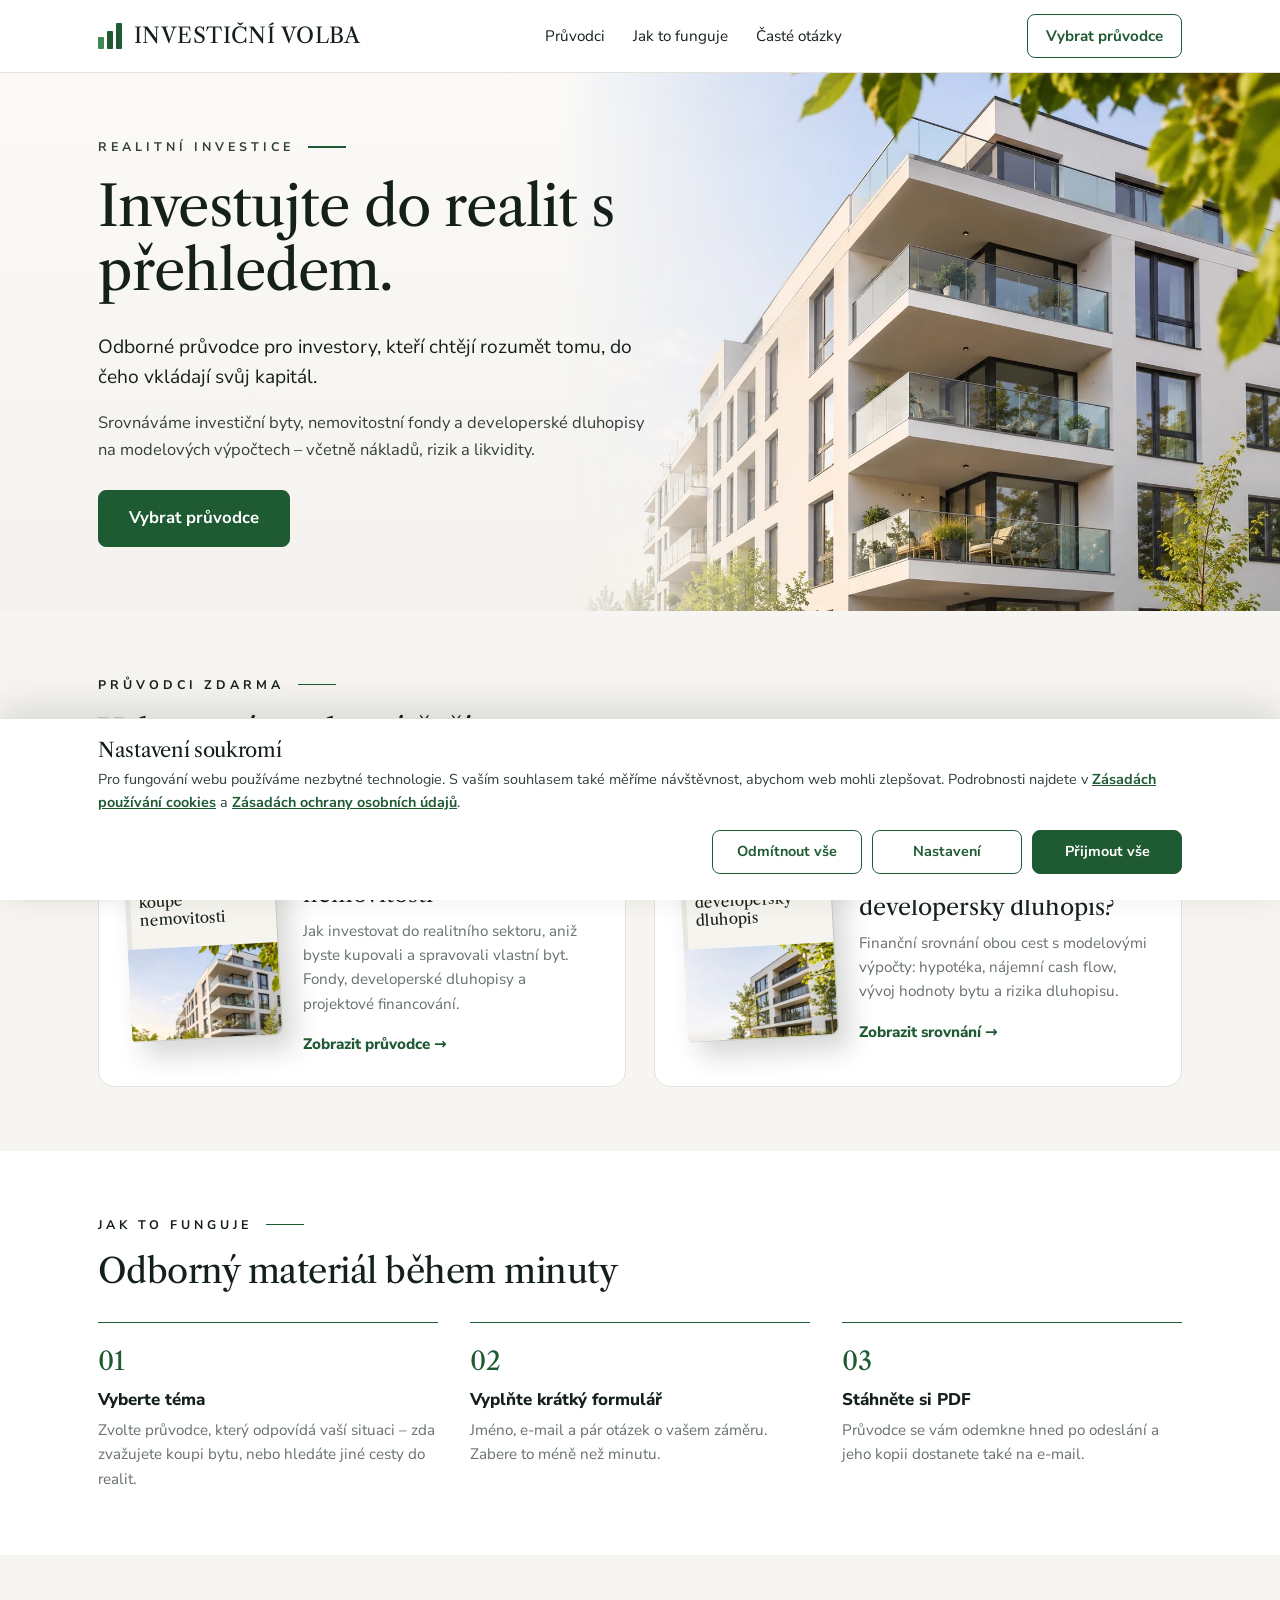
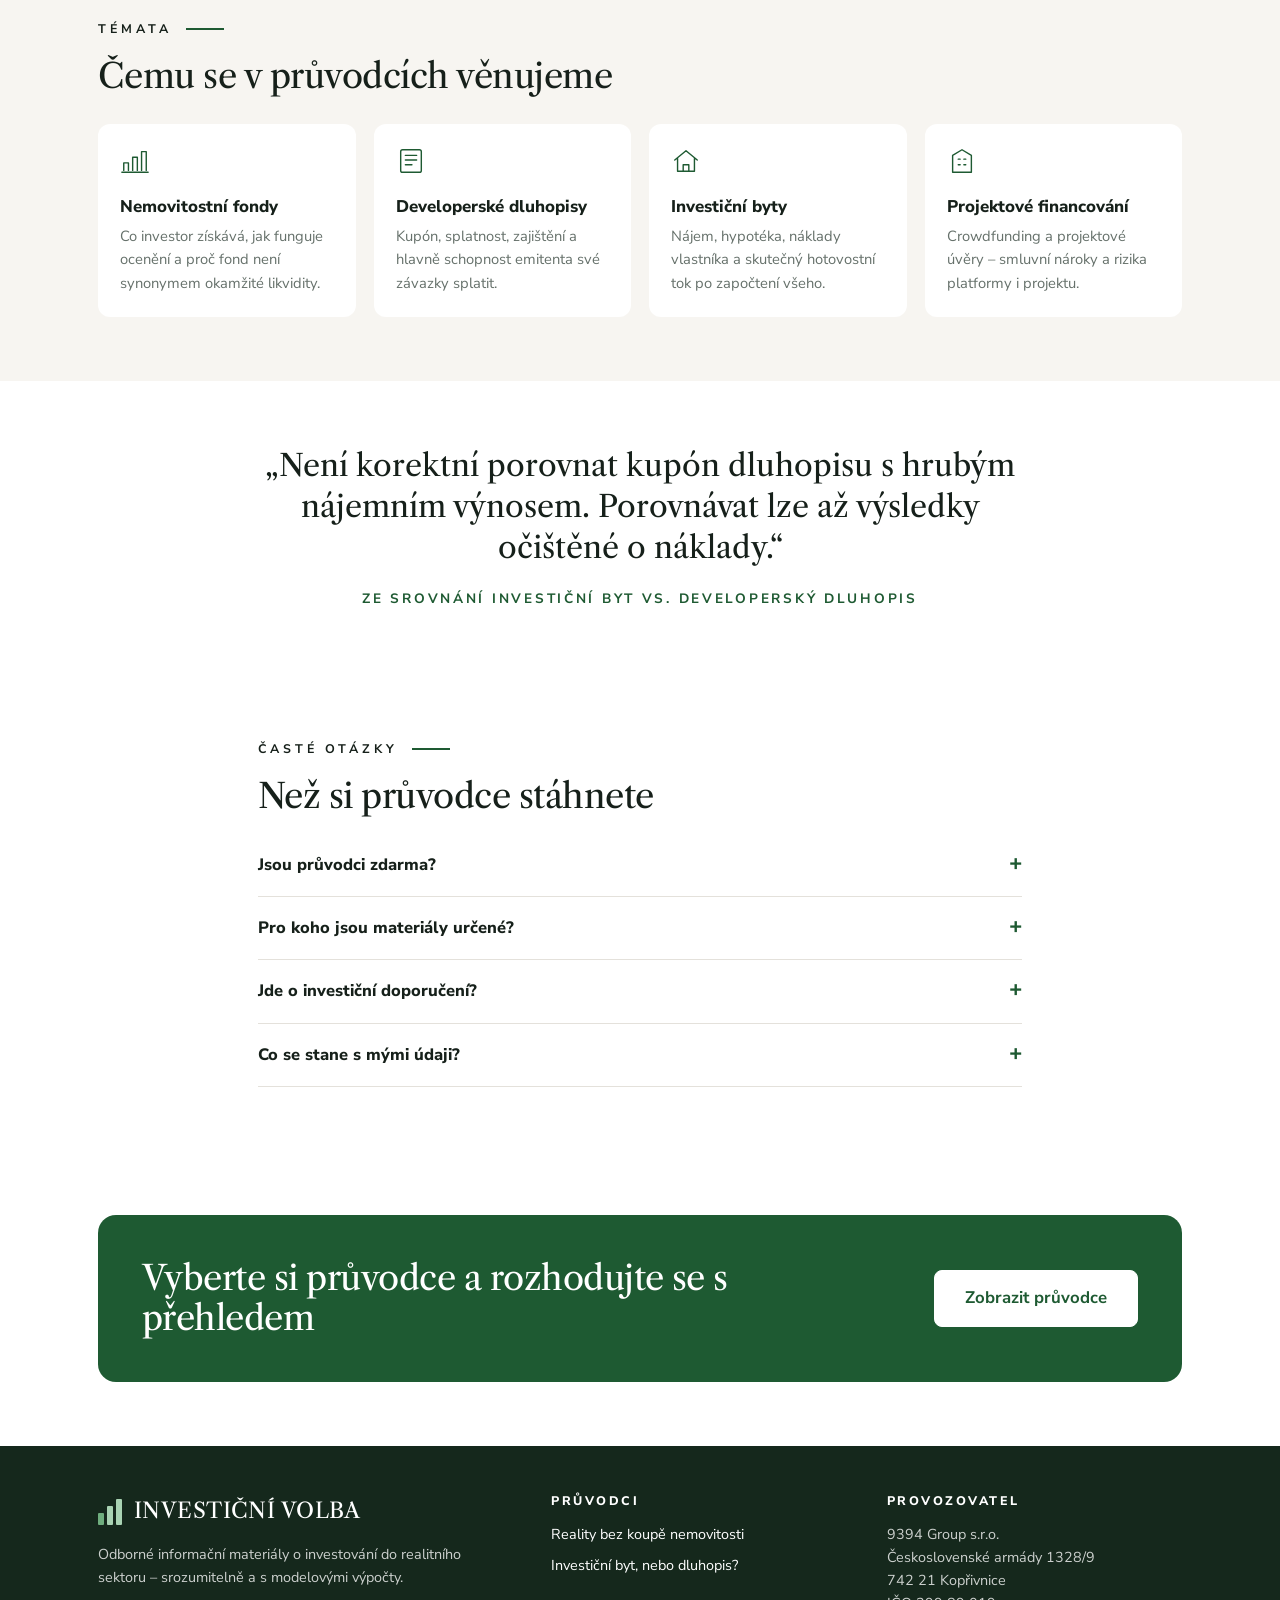
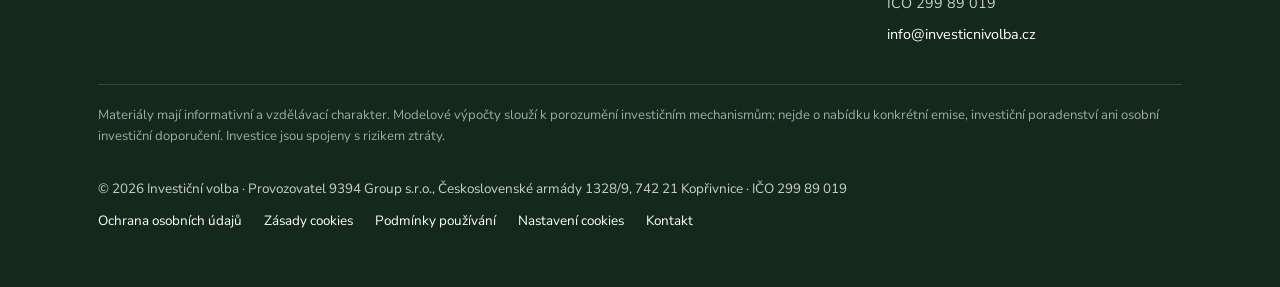
==== commit a14019c9: "Patička s provozovatelem, právní stránky (GDPR, cookies, podmínky) a lišta souhlasu; měření CRM až p" ====
--- a/index.html
+++ b/index.html
@@ -6,9 +6,10 @@
 <title>Investiční volba – průvodci investováním do realit</title>
 <meta name="description" content="Odborné průvodce pro investory do realit zdarma: reality bez koupě nemovitosti a srovnání investičního bytu s developerským dluhopisem.">
 <link href="https://fonts.googleapis.com/css2?family=Libre+Caslon+Text:wght@400;700&family=Nunito+Sans:opsz,wght@6..12,400;6..12,600;6..12,700;6..12,800&display=swap" rel="stylesheet">
-<link rel="stylesheet" href="styles.css">
+<link rel="stylesheet" href="styles.css?v=3">
 <link rel="stylesheet" href="uvod.css?v=1">
-<script src="crm.js?v=1" defer></script>
+<script src="crm.js?v=2" defer></script>
+  <script src="cookies.js?v=1" defer></script>
 </head>
 <body>
 <header class="topbar">
@@ -79,10 +80,37 @@
   <a href="#pruvodci" class="btn">Zobrazit průvodce</a>
 </div></div></section>
 </main>
-<footer class="footer">
+<footer class="site-foot">
   <div class="wrap">
-    <p>Investiční volba připravuje odborné informační materiály o investování do realitního sektoru. Modelové výpočty slouží k porozumění investičním mechanismům. Nejde o nabídku konkrétní emise ani osobní investiční doporučení.</p>
-    <p>© 2026 Investiční volba</p>
+    <div class="foot-grid">
+      <div>
+        <a href="./" class="logo"><span class="logo__mark"><i></i><i></i><i></i></span>INVESTIČNÍ VOLBA</a>
+        <p>Odborné informační materiály o investování do realitního sektoru – srozumitelně a s modelovými výpočty.</p>
+      </div>
+      <div>
+        <h3>Průvodci</h3>
+        <ul>
+          <li><a href="reality-bez-koupe/">Reality bez koupě nemovitosti</a></li>
+          <li><a href="byt-vs-dluhopis/">Investiční byt, nebo dluhopis?</a></li>
+        </ul>
+      </div>
+      <div>
+        <h3>Provozovatel</h3>
+        <p>9394 Group s.r.o.<br>Československé armády 1328/9<br>742 21 Kopřivnice<br>IČO 299 89 019</p>
+        <p><a href="mailto:info@investicnivolba.cz">info@investicnivolba.cz</a></p>
+      </div>
+    </div>
+    <p class="foot-note">Materiály mají informativní a vzdělávací charakter. Modelové výpočty slouží k porozumění investičním mechanismům; nejde o nabídku konkrétní emise, investiční poradenství ani osobní investiční doporučení. Investice jsou spojeny s rizikem ztráty.</p>
+    <div class="foot-bottom">
+      <span>© 2026 Investiční volba · Provozovatel 9394 Group s.r.o., Československé armády 1328/9, 742 21 Kopřivnice · IČO 299 89 019</span>
+      <nav aria-label="Právní informace">
+        <a href="zasady-ochrany-osobnich-udaju.html">Ochrana osobních údajů</a>
+        <a href="zasady-cookies.html">Zásady cookies</a>
+        <a href="podminky-pouzivani.html">Podmínky používání</a>
+        <button type="button" data-open-cookies>Nastavení cookies</button>
+        <a href="mailto:info@investicnivolba.cz">Kontakt</a>
+      </nav>
+    </div>
   </div>
 </footer>
 </body>
--- a/styles.css
+++ b/styles.css
@@ -192,3 +192,60 @@
 @media (max-width: 600px) {
   .hide-mobile { display: none !important; }
 }
+
+/* Patička */
+.site-foot { background: #15281c; color: rgba(255,255,255,.78); font-size: .9rem; padding: 48px 0 56px; margin-top: 0; }
+.site-foot a, .site-foot button { color: #fff; text-decoration: none; }
+.site-foot a:hover, .site-foot button:hover { color: #a9d3b3; }
+.site-foot .logo { color: #fff; margin-bottom: 14px; }
+.site-foot .logo__mark i { background: #a9d3b3; }
+.site-foot .logo__mark i:nth-child(1) { background: #6fae7e; }
+.foot-grid { display: grid; grid-template-columns: 1.4fr 1fr 1fr; gap: 40px; padding-bottom: 30px; border-bottom: 1px solid rgba(255,255,255,.14); }
+.foot-grid h3 { color: #fff; font-size: .78rem; letter-spacing: .2em; text-transform: uppercase; margin-bottom: 14px; }
+.foot-grid ul { list-style: none; padding: 0; margin: 0; }
+.foot-grid li { margin-bottom: 8px; }
+.foot-grid p { margin: 0 0 8px; }
+.foot-note { font-size: .82rem; color: rgba(255,255,255,.6); padding-top: 20px; }
+.foot-bottom { display: flex; flex-wrap: wrap; justify-content: space-between; gap: 10px 26px; padding-top: 18px; font-size: .84rem; }
+.foot-bottom nav { display: flex; flex-wrap: wrap; gap: 8px 22px; }
+.foot-bottom button { background: none; border: 0; padding: 0; font: inherit; cursor: pointer; }
+@media (max-width: 860px) { .foot-grid { grid-template-columns: 1fr; gap: 26px; } }
+
+/* Cookie lišta */
+.ck-bar { position: fixed; left: 0; right: 0; bottom: 0; z-index: 90; background: #fff; border-top: 1px solid var(--line); box-shadow: 0 -10px 34px rgba(20,40,28,.14); transform: translateY(100%); transition: transform .25s ease; font-size: .9rem; }
+.ck-bar.is-open { transform: none; }
+.ck-inner { position: relative; max-width: 1140px; margin: 0 auto; padding: 20px 28px 26px; max-height: 85vh; overflow: auto; }
+.ck-bar h2 { font-size: 1.25rem; margin: 0 0 6px; }
+.ck-l1 p { margin: 0; color: var(--text); line-height: 1.6; }
+.ck-bar a { color: var(--green); font-weight: 700; }
+.ck-l2 { margin-top: 16px; padding-top: 16px; border-top: 1px solid var(--line); }
+.ck-grid { display: grid; grid-template-columns: repeat(3, minmax(0, 1fr)); gap: 14px; }
+.ck-cat { padding: 14px; border: 1px solid var(--line); border-radius: 12px; background: var(--cream); }
+.ck-cat-head { display: flex; gap: 12px; align-items: flex-start; }
+.ck-cat b { display: block; color: var(--ink); }
+.ck-cat small { display: block; margin-top: 3px; font-size: .82rem; color: var(--muted); line-height: 1.45; }
+.ck-always { flex: none; padding: 4px 8px; border-radius: 20px; background: var(--green-soft); color: var(--green); font-size: .72rem; font-weight: 800; white-space: nowrap; }
+.ck-switch { position: relative; flex: none; width: 38px; height: 22px; cursor: pointer; }
+.ck-switch input { position: absolute; opacity: 0; width: 100%; height: 100%; margin: 0; cursor: pointer; }
+.ck-switch i { position: absolute; inset: 0; border-radius: 22px; background: #c9cfcb; transition: background .2s; }
+.ck-switch i::after { content: ""; position: absolute; top: 3px; left: 3px; width: 16px; height: 16px; border-radius: 50%; background: #fff; box-shadow: 0 1px 3px rgba(0,0,0,.2); transition: transform .2s; }
+.ck-switch input:checked + i { background: var(--green); }
+.ck-switch input:checked + i::after { transform: translateX(16px); }
+.ck-switch input:focus-visible + i { outline: 2px solid var(--green); outline-offset: 2px; }
+.ck-details { margin-top: 10px; font-size: .82rem; }
+.ck-details summary { cursor: pointer; color: var(--green); font-weight: 700; }
+.ck-tech { width: 100%; margin-top: 8px; border-collapse: collapse; font-size: .78rem; }
+.ck-tech th, .ck-tech td { padding: 6px; border-bottom: 1px solid var(--line); text-align: left; vertical-align: top; }
+.ck-none { margin: 8px 0 0; color: var(--muted); font-size: .82rem; }
+.ck-docs { margin: 12px 0 0; font-size: .82rem; color: var(--muted); }
+.ck-actions { display: flex; justify-content: flex-end; gap: 10px; margin-top: 16px; }
+.ck-btn { min-width: 150px; height: 44px; padding: 0 18px; border-radius: 8px; border: 1.5px solid var(--green); background: #fff; color: var(--green); font: inherit; font-weight: 700; cursor: pointer; }
+.ck-btn:hover, .ck-btn[data-ck-act="all"] { background: var(--green); color: #fff; }
+.ck-btn[data-ck-act="all"]:hover { background: var(--green-dark); }
+.ck-handle { position: absolute; left: 50%; bottom: 8px; width: 40px; height: 6px; margin-left: -20px; padding: 0; border: 0; border-radius: 4px; background: #c9cfcb; cursor: pointer; }
+.ck-tab { position: fixed; left: 18px; bottom: 0; z-index: 80; display: inline-flex; align-items: center; gap: 7px; height: 34px; padding: 0 14px; border: 1px solid var(--line); border-bottom: 0; border-radius: 10px 10px 0 0; background: #fff; color: var(--green); font: inherit; font-size: .8rem; font-weight: 700; box-shadow: 0 -4px 14px rgba(20,40,28,.1); cursor: pointer; }
+.ck-tab svg { width: 17px; height: 17px; fill: none; stroke: currentColor; stroke-width: 1.7; stroke-linecap: round; stroke-linejoin: round; }
+.sr-only { position: absolute; width: 1px; height: 1px; overflow: hidden; clip: rect(0 0 0 0); white-space: nowrap; }
+@media (max-width: 900px) { .ck-grid { grid-template-columns: 1fr; } }
+@media (max-width: 700px) { .ck-inner { padding: 16px 16px 24px; } .ck-actions { flex-direction: column; } .ck-btn { width: 100%; } }
+.secure a { color: var(--green); font-weight: 700; }
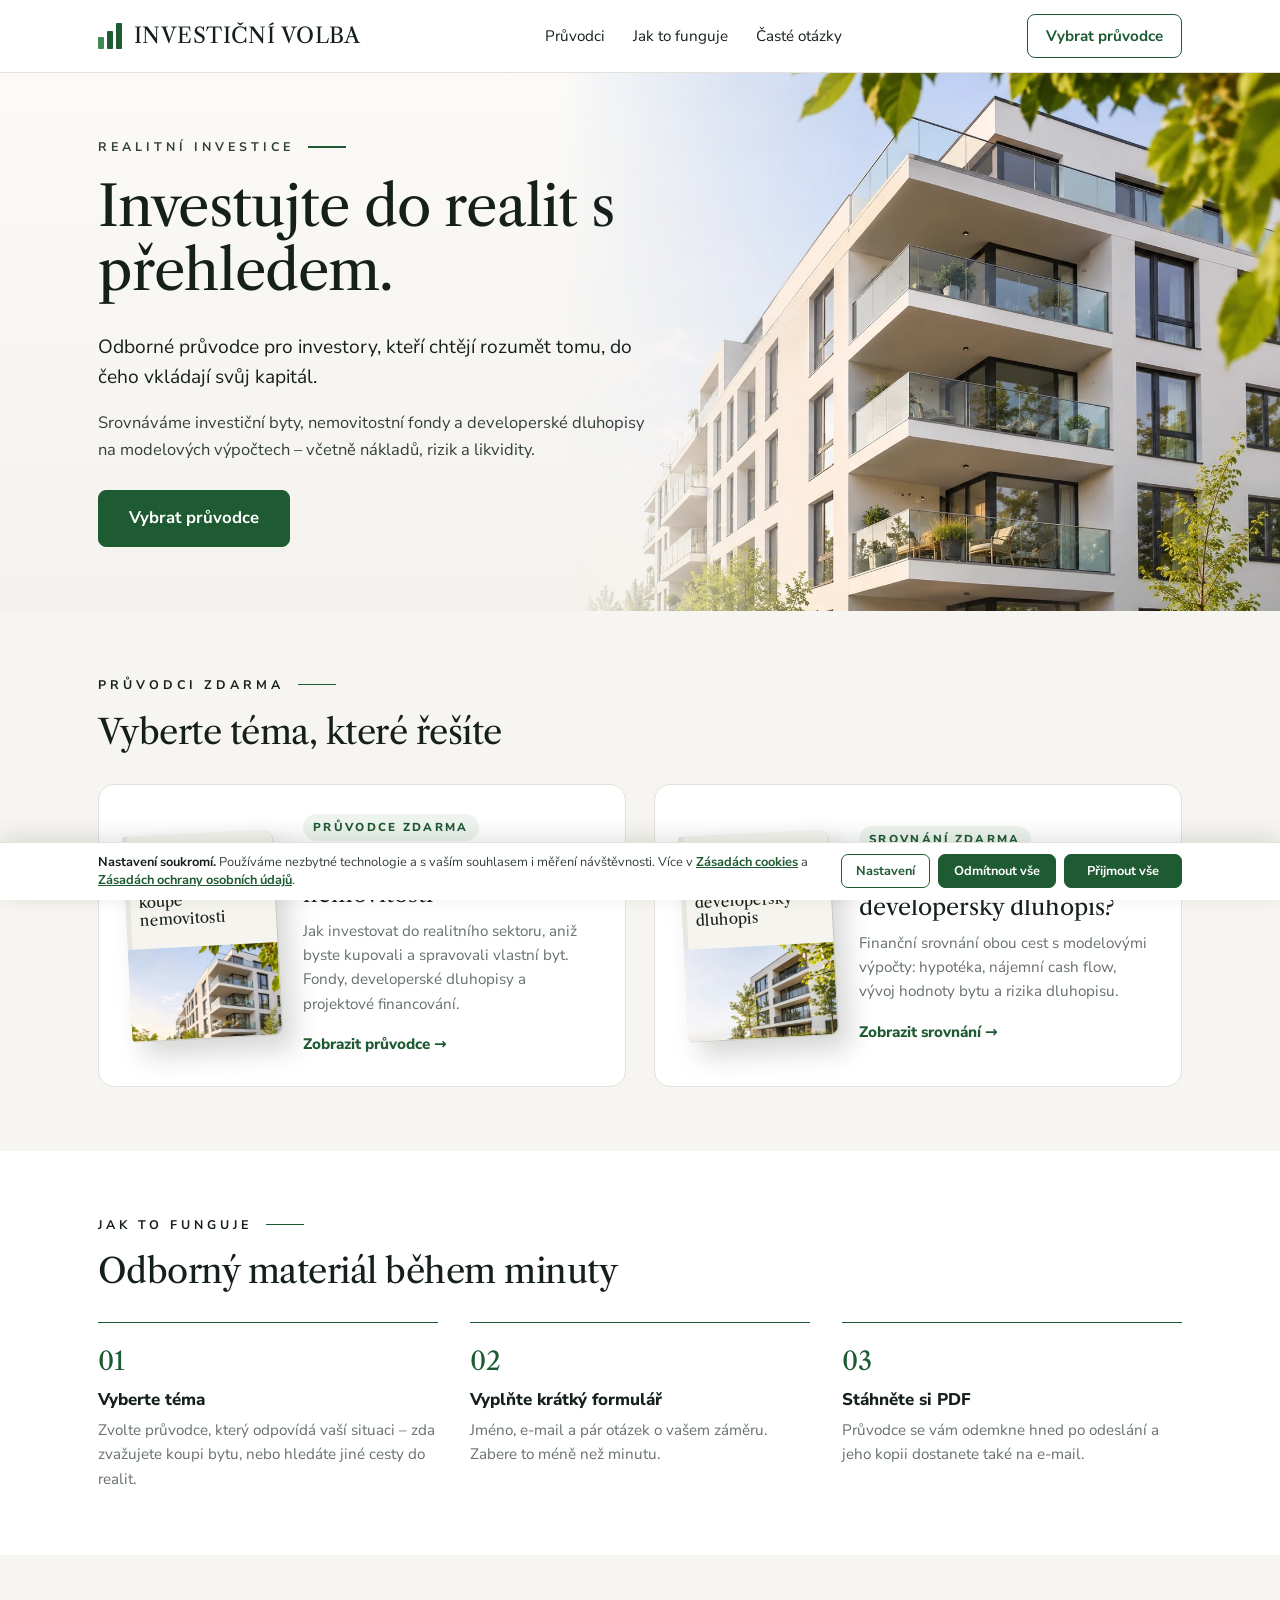
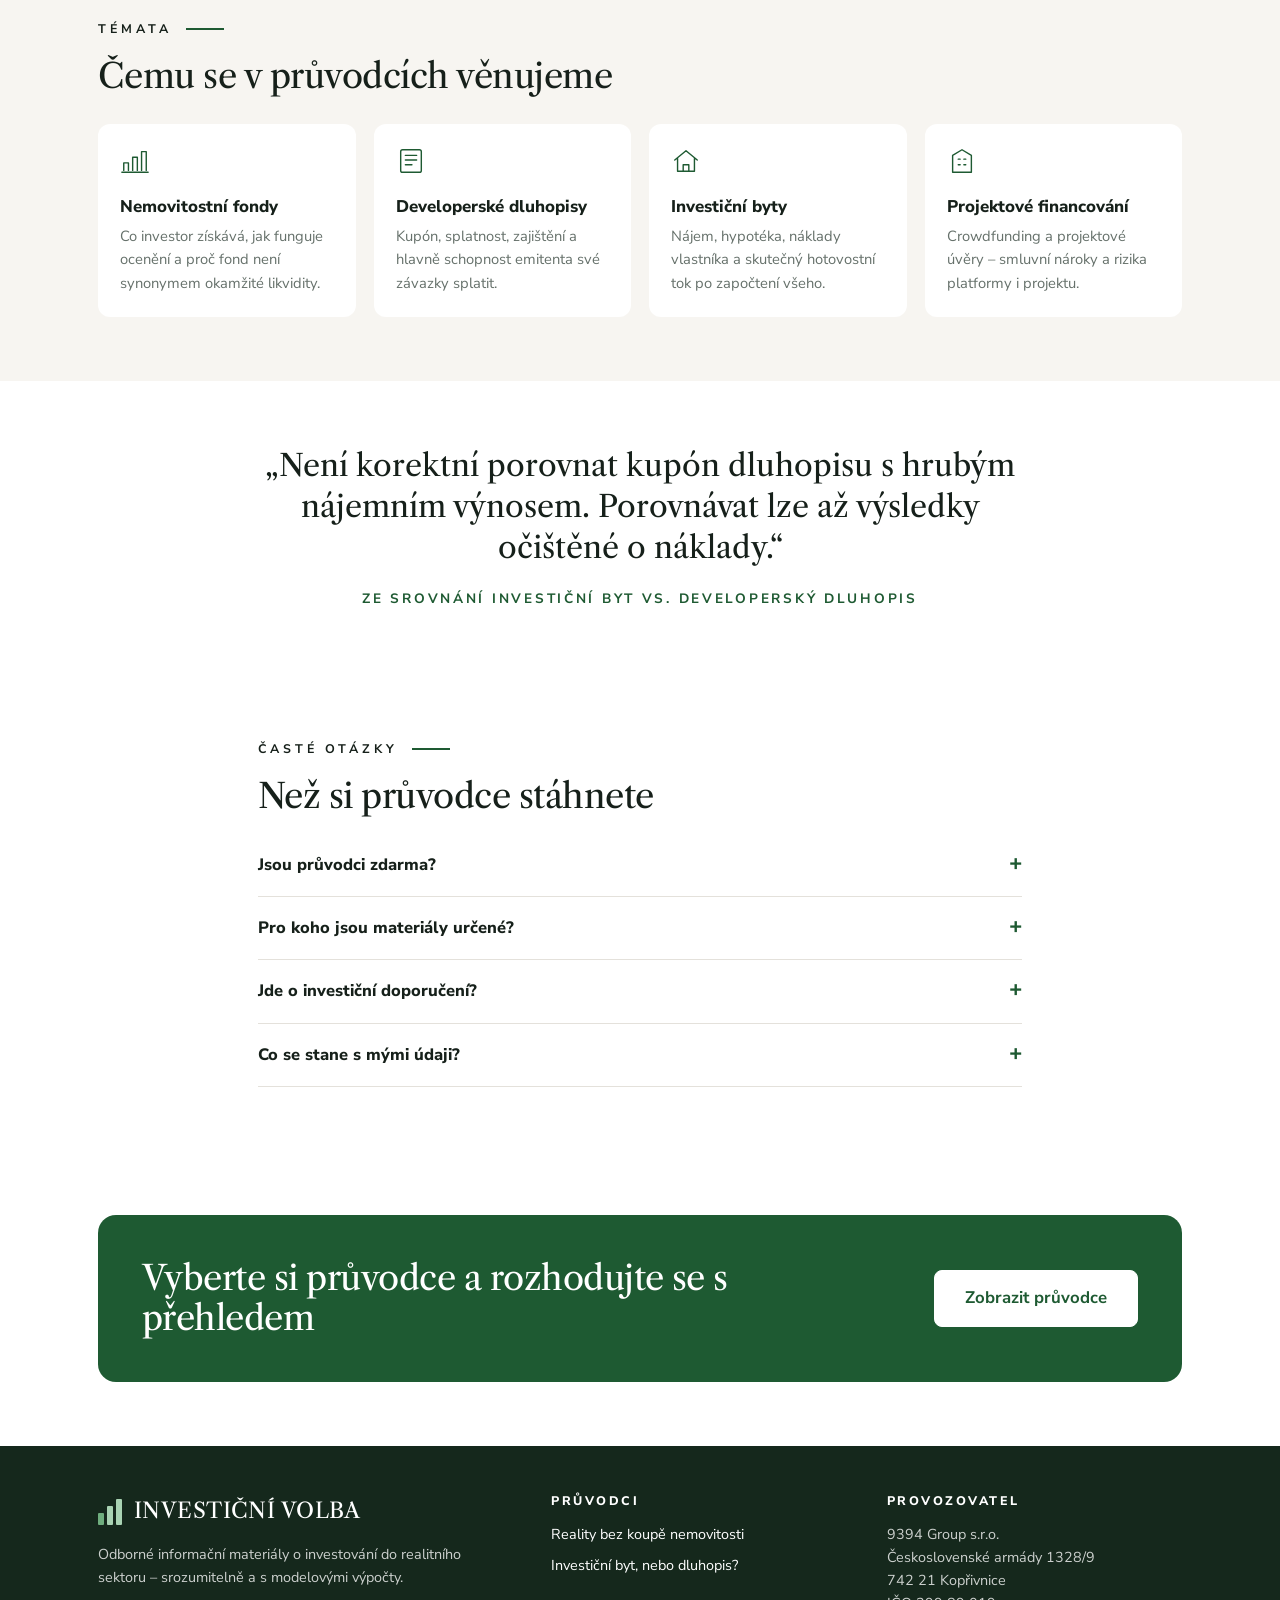
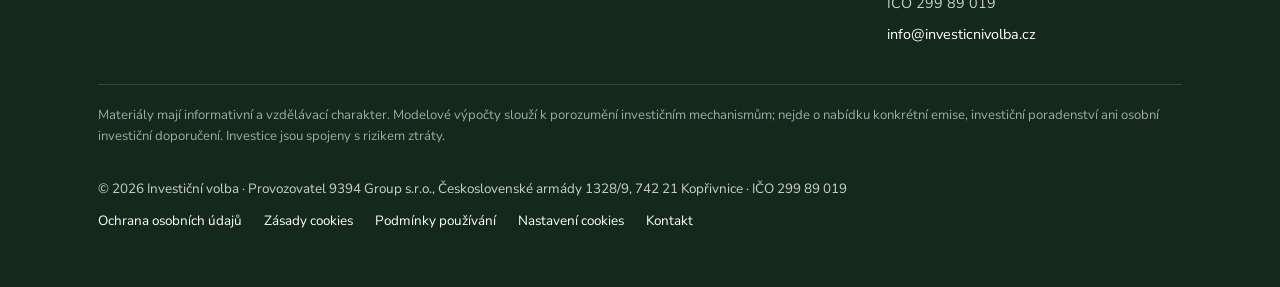
==== commit 42e644c1: "Cookie lišta: kompaktní (text a tlačítka v jednom řádku), Odmítnout a Přijmout stejně velké Co-Autho" ====
--- a/index.html
+++ b/index.html
@@ -6,10 +6,10 @@
 <title>Investiční volba – průvodci investováním do realit</title>
 <meta name="description" content="Odborné průvodce pro investory do realit zdarma: reality bez koupě nemovitosti a srovnání investičního bytu s developerským dluhopisem.">
 <link href="https://fonts.googleapis.com/css2?family=Libre+Caslon+Text:wght@400;700&family=Nunito+Sans:opsz,wght@6..12,400;6..12,600;6..12,700;6..12,800&display=swap" rel="stylesheet">
-<link rel="stylesheet" href="styles.css?v=3">
+<link rel="stylesheet" href="styles.css?v=7">
 <link rel="stylesheet" href="uvod.css?v=1">
 <script src="crm.js?v=2" defer></script>
-  <script src="cookies.js?v=1" defer></script>
+  <script src="cookies.js?v=4" defer></script>
 </head>
 <body>
 <header class="topbar">
@@ -34,11 +34,11 @@
   <p class="eyebrow">Průvodci zdarma</p>
   <h2>Vyberte téma, které řešíte</h2>
   <div class="guides">
-  <a class="guide-card" href="reality-bez-koupe/">
+  <a class="guide-card" href="reality/">
     <span class="mini-book"><span class="book__brand" style="font-size:.55rem"><span class="logo__mark"><i></i><i></i><i></i></span>Investiční volba</span><b>Reality bez koupě nemovitosti</b><i style="background-image:url(assets/hero-5a.jpg)"></i></span>
     <div><span class="tag">Průvodce zdarma</span><h3>Reality bez koupě nemovitosti</h3><p>Jak investovat do realitního sektoru, aniž byste kupovali a spravovali vlastní byt. Fondy, developerské dluhopisy a projektové financování.</p><span class="more">Zobrazit průvodce →</span></div>
   </a>
-  <a class="guide-card" href="byt-vs-dluhopis/">
+  <a class="guide-card" href="dluhopis/">
     <span class="mini-book"><span class="book__brand" style="font-size:.55rem"><span class="logo__mark"><i></i><i></i><i></i></span>Investiční volba</span><b>Investiční byt vs. developerský dluhopis</b><i style="background-image:url(assets/hero-5b.jpg)"></i></span>
     <div><span class="tag">Srovnání zdarma</span><h3>Investiční byt, nebo developerský dluhopis?</h3><p>Finanční srovnání obou cest s modelovými výpočty: hypotéka, nájemní cash flow, vývoj hodnoty bytu a rizika dluhopisu.</p><span class="more">Zobrazit srovnání →</span></div>
   </a>
@@ -90,8 +90,8 @@
       <div>
         <h3>Průvodci</h3>
         <ul>
-          <li><a href="reality-bez-koupe/">Reality bez koupě nemovitosti</a></li>
-          <li><a href="byt-vs-dluhopis/">Investiční byt, nebo dluhopis?</a></li>
+          <li><a href="reality/">Reality bez koupě nemovitosti</a></li>
+          <li><a href="dluhopis/">Investiční byt, nebo dluhopis?</a></li>
         </ul>
       </div>
       <div>
--- a/styles.css
+++ b/styles.css
@@ -211,41 +211,67 @@
 .foot-bottom button { background: none; border: 0; padding: 0; font: inherit; cursor: pointer; }
 @media (max-width: 860px) { .foot-grid { grid-template-columns: 1fr; gap: 26px; } }
 
-/* Cookie lišta */
-.ck-bar { position: fixed; left: 0; right: 0; bottom: 0; z-index: 90; background: #fff; border-top: 1px solid var(--line); box-shadow: 0 -10px 34px rgba(20,40,28,.14); transform: translateY(100%); transition: transform .25s ease; font-size: .9rem; }
+/* Cookie lišta – kompaktní: text a tlačítka v jednom řádku; Odmítnout i Přijmout stejně velké a stejně výrazné */
+.ck-bar { position: fixed; left: 0; right: 0; bottom: 0; z-index: 90; background: #fff; border-top: 1px solid var(--line); box-shadow: 0 -6px 22px rgba(20,40,28,.12); transform: translateY(100%); transition: transform .25s ease; font-size: .8rem; }
 .ck-bar.is-open { transform: none; }
-.ck-inner { position: relative; max-width: 1140px; margin: 0 auto; padding: 20px 28px 26px; max-height: 85vh; overflow: auto; }
-.ck-bar h2 { font-size: 1.25rem; margin: 0 0 6px; }
-.ck-l1 p { margin: 0; color: var(--text); line-height: 1.6; }
+.ck-inner { position: relative; max-width: 1140px; margin: 0 auto; padding: 10px 28px; max-height: 85vh; overflow: auto; display: flex; flex-wrap: wrap; align-items: center; gap: 8px 24px; }
+.ck-l1 { flex: 1 1 420px; }
+.ck-l1 p { margin: 0; color: var(--text); line-height: 1.45; }
+.ck-l1 strong { color: var(--ink); }
 .ck-bar a { color: var(--green); font-weight: 700; }
-.ck-l2 { margin-top: 16px; padding-top: 16px; border-top: 1px solid var(--line); }
-.ck-grid { display: grid; grid-template-columns: repeat(3, minmax(0, 1fr)); gap: 14px; }
-.ck-cat { padding: 14px; border: 1px solid var(--line); border-radius: 12px; background: var(--cream); }
-.ck-cat-head { display: flex; gap: 12px; align-items: flex-start; }
+.ck-l2 { order: 3; flex: 1 1 100%; padding-top: 10px; border-top: 1px solid var(--line); }
+.ck-grid { display: grid; grid-template-columns: repeat(3, minmax(0, 1fr)); gap: 10px; }
+.ck-cat { padding: 10px 12px; border: 1px solid var(--line); border-radius: 10px; background: var(--cream); }
+.ck-cat-head { display: flex; gap: 10px; align-items: flex-start; }
 .ck-cat b { display: block; color: var(--ink); }
-.ck-cat small { display: block; margin-top: 3px; font-size: .82rem; color: var(--muted); line-height: 1.45; }
-.ck-always { flex: none; padding: 4px 8px; border-radius: 20px; background: var(--green-soft); color: var(--green); font-size: .72rem; font-weight: 800; white-space: nowrap; }
-.ck-switch { position: relative; flex: none; width: 38px; height: 22px; cursor: pointer; }
+.ck-cat small { display: block; margin-top: 2px; font-size: .76rem; color: var(--muted); line-height: 1.4; }
+.ck-always { flex: none; padding: 3px 7px; border-radius: 20px; background: var(--green-soft); color: var(--green); font-size: .68rem; font-weight: 800; white-space: nowrap; }
+.ck-switch { position: relative; flex: none; width: 34px; height: 20px; cursor: pointer; }
 .ck-switch input { position: absolute; opacity: 0; width: 100%; height: 100%; margin: 0; cursor: pointer; }
-.ck-switch i { position: absolute; inset: 0; border-radius: 22px; background: #c9cfcb; transition: background .2s; }
-.ck-switch i::after { content: ""; position: absolute; top: 3px; left: 3px; width: 16px; height: 16px; border-radius: 50%; background: #fff; box-shadow: 0 1px 3px rgba(0,0,0,.2); transition: transform .2s; }
+.ck-switch i { position: absolute; inset: 0; border-radius: 20px; background: #c9cfcb; transition: background .2s; }
+.ck-switch i::after { content: ""; position: absolute; top: 3px; left: 3px; width: 14px; height: 14px; border-radius: 50%; background: #fff; box-shadow: 0 1px 3px rgba(0,0,0,.2); transition: transform .2s; }
 .ck-switch input:checked + i { background: var(--green); }
-.ck-switch input:checked + i::after { transform: translateX(16px); }
+.ck-switch input:checked + i::after { transform: translateX(14px); }
 .ck-switch input:focus-visible + i { outline: 2px solid var(--green); outline-offset: 2px; }
-.ck-details { margin-top: 10px; font-size: .82rem; }
+.ck-details { margin-top: 6px; font-size: .76rem; }
 .ck-details summary { cursor: pointer; color: var(--green); font-weight: 700; }
-.ck-tech { width: 100%; margin-top: 8px; border-collapse: collapse; font-size: .78rem; }
-.ck-tech th, .ck-tech td { padding: 6px; border-bottom: 1px solid var(--line); text-align: left; vertical-align: top; }
-.ck-none { margin: 8px 0 0; color: var(--muted); font-size: .82rem; }
-.ck-docs { margin: 12px 0 0; font-size: .82rem; color: var(--muted); }
-.ck-actions { display: flex; justify-content: flex-end; gap: 10px; margin-top: 16px; }
-.ck-btn { min-width: 150px; height: 44px; padding: 0 18px; border-radius: 8px; border: 1.5px solid var(--green); background: #fff; color: var(--green); font: inherit; font-weight: 700; cursor: pointer; }
-.ck-btn:hover, .ck-btn[data-ck-act="all"] { background: var(--green); color: #fff; }
-.ck-btn[data-ck-act="all"]:hover { background: var(--green-dark); }
-.ck-handle { position: absolute; left: 50%; bottom: 8px; width: 40px; height: 6px; margin-left: -20px; padding: 0; border: 0; border-radius: 4px; background: #c9cfcb; cursor: pointer; }
-.ck-tab { position: fixed; left: 18px; bottom: 0; z-index: 80; display: inline-flex; align-items: center; gap: 7px; height: 34px; padding: 0 14px; border: 1px solid var(--line); border-bottom: 0; border-radius: 10px 10px 0 0; background: #fff; color: var(--green); font: inherit; font-size: .8rem; font-weight: 700; box-shadow: 0 -4px 14px rgba(20,40,28,.1); cursor: pointer; }
-.ck-tab svg { width: 17px; height: 17px; fill: none; stroke: currentColor; stroke-width: 1.7; stroke-linecap: round; stroke-linejoin: round; }
+.ck-tech { width: 100%; margin-top: 6px; border-collapse: collapse; font-size: .72rem; }
+.ck-tech th, .ck-tech td { padding: 5px; border-bottom: 1px solid var(--line); text-align: left; vertical-align: top; }
+.ck-none { margin: 6px 0 0; color: var(--muted); font-size: .76rem; }
+.ck-docs { margin: 8px 0 0; font-size: .76rem; color: var(--muted); }
+.ck-actions { display: flex; gap: 8px; flex: none; }
+.ck-btn { min-width: 118px; height: 34px; padding: 0 14px; border-radius: 7px; border: 1.5px solid var(--green); background: var(--green); color: #fff; font: inherit; font-size: .8rem; font-weight: 700; cursor: pointer; white-space: nowrap; }
+.ck-btn:hover { background: var(--green-dark); border-color: var(--green-dark); }
+.ck-btn--ghost { background: #fff; color: var(--green); min-width: 0; }
+.ck-btn--ghost:hover { background: var(--green-soft); color: var(--green); }
+.ck-handle { position: absolute; left: 50%; top: 4px; width: 34px; height: 4px; margin-left: -17px; padding: 0; border: 0; border-radius: 4px; background: #c9cfcb; cursor: pointer; }
+.ck-tab { position: fixed; left: 18px; bottom: 0; z-index: 80; display: inline-flex; align-items: center; gap: 6px; height: 28px; padding: 0 12px; border: 1px solid var(--line); border-bottom: 0; border-radius: 9px 9px 0 0; background: #fff; color: var(--green); font: inherit; font-size: .74rem; font-weight: 700; box-shadow: 0 -4px 14px rgba(20,40,28,.1); cursor: pointer; }
+.ck-tab svg { width: 15px; height: 15px; fill: none; stroke: currentColor; stroke-width: 1.7; stroke-linecap: round; stroke-linejoin: round; }
 .sr-only { position: absolute; width: 1px; height: 1px; overflow: hidden; clip: rect(0 0 0 0); white-space: nowrap; }
 @media (max-width: 900px) { .ck-grid { grid-template-columns: 1fr; } }
-@media (max-width: 700px) { .ck-inner { padding: 16px 16px 24px; } .ck-actions { flex-direction: column; } .ck-btn { width: 100%; } }
+@media (max-width: 700px) {
+  .ck-bar { font-size: .76rem; }
+  .ck-inner { padding: 9px 14px 10px; gap: 7px; }
+  .ck-l1 { flex-basis: 100%; }
+  .ck-actions { width: 100%; display: grid; grid-template-columns: auto 1fr 1fr; gap: 6px; }
+  .ck-btn { min-width: 0; height: 34px; padding: 0 10px; font-size: .76rem; }
+}
 .secure a { color: var(--green); font-weight: 700; }
+.foot-grid--lp { grid-template-columns: 1.4fr 1fr; }
+.site-foot span.logo { cursor: default; }
+
+/* Okno s právními dokumenty na landing page */
+.lm-open, .lm-open body { overflow: hidden; }
+.lm-backdrop { position: fixed; inset: 0; z-index: 100; background: rgba(16,30,22,.55); display: flex; align-items: center; justify-content: center; padding: 24px; }
+.lm-backdrop[hidden] { display: none; }
+.lm-dialog { background: #fff; border-radius: 16px; width: min(820px, 100%); max-height: min(86vh, 900px); display: flex; flex-direction: column; box-shadow: 0 30px 80px rgba(0,0,0,.3); outline: none; }
+.lm-head { display: flex; align-items: center; justify-content: space-between; gap: 16px; padding: 20px 26px; border-bottom: 1px solid var(--line); }
+.lm-head h2 { margin: 0; font-size: 1.5rem; }
+.lm-close { flex: none; width: 40px; height: 40px; border-radius: 50%; border: 1px solid var(--line); background: #fff; color: var(--ink); font-size: 1.5rem; line-height: 1; cursor: pointer; }
+.lm-close:hover { background: var(--green); color: #fff; border-color: var(--green); }
+.lm-body { overflow: auto; padding: 4px 26px 26px; }
+.lm-body.legal { padding: 4px 26px 26px; }
+.lm-body h2:first-of-type { margin-top: 18px; }
+@media (max-width: 600px) { .lm-backdrop { padding: 0; align-items: flex-end; } .lm-dialog { border-radius: 16px 16px 0 0; max-height: 92vh; } .lm-head { padding: 16px 18px; } .lm-body.legal { padding: 0 18px 22px; } .lm-head h2 { font-size: 1.2rem; } }
+.form-error { margin: 12px 0 0; padding: 10px 14px; border-radius: 8px; background: #fbeceb; color: var(--err); font-size: .9rem; font-weight: 600; }
+.form-error a { color: var(--err); }
